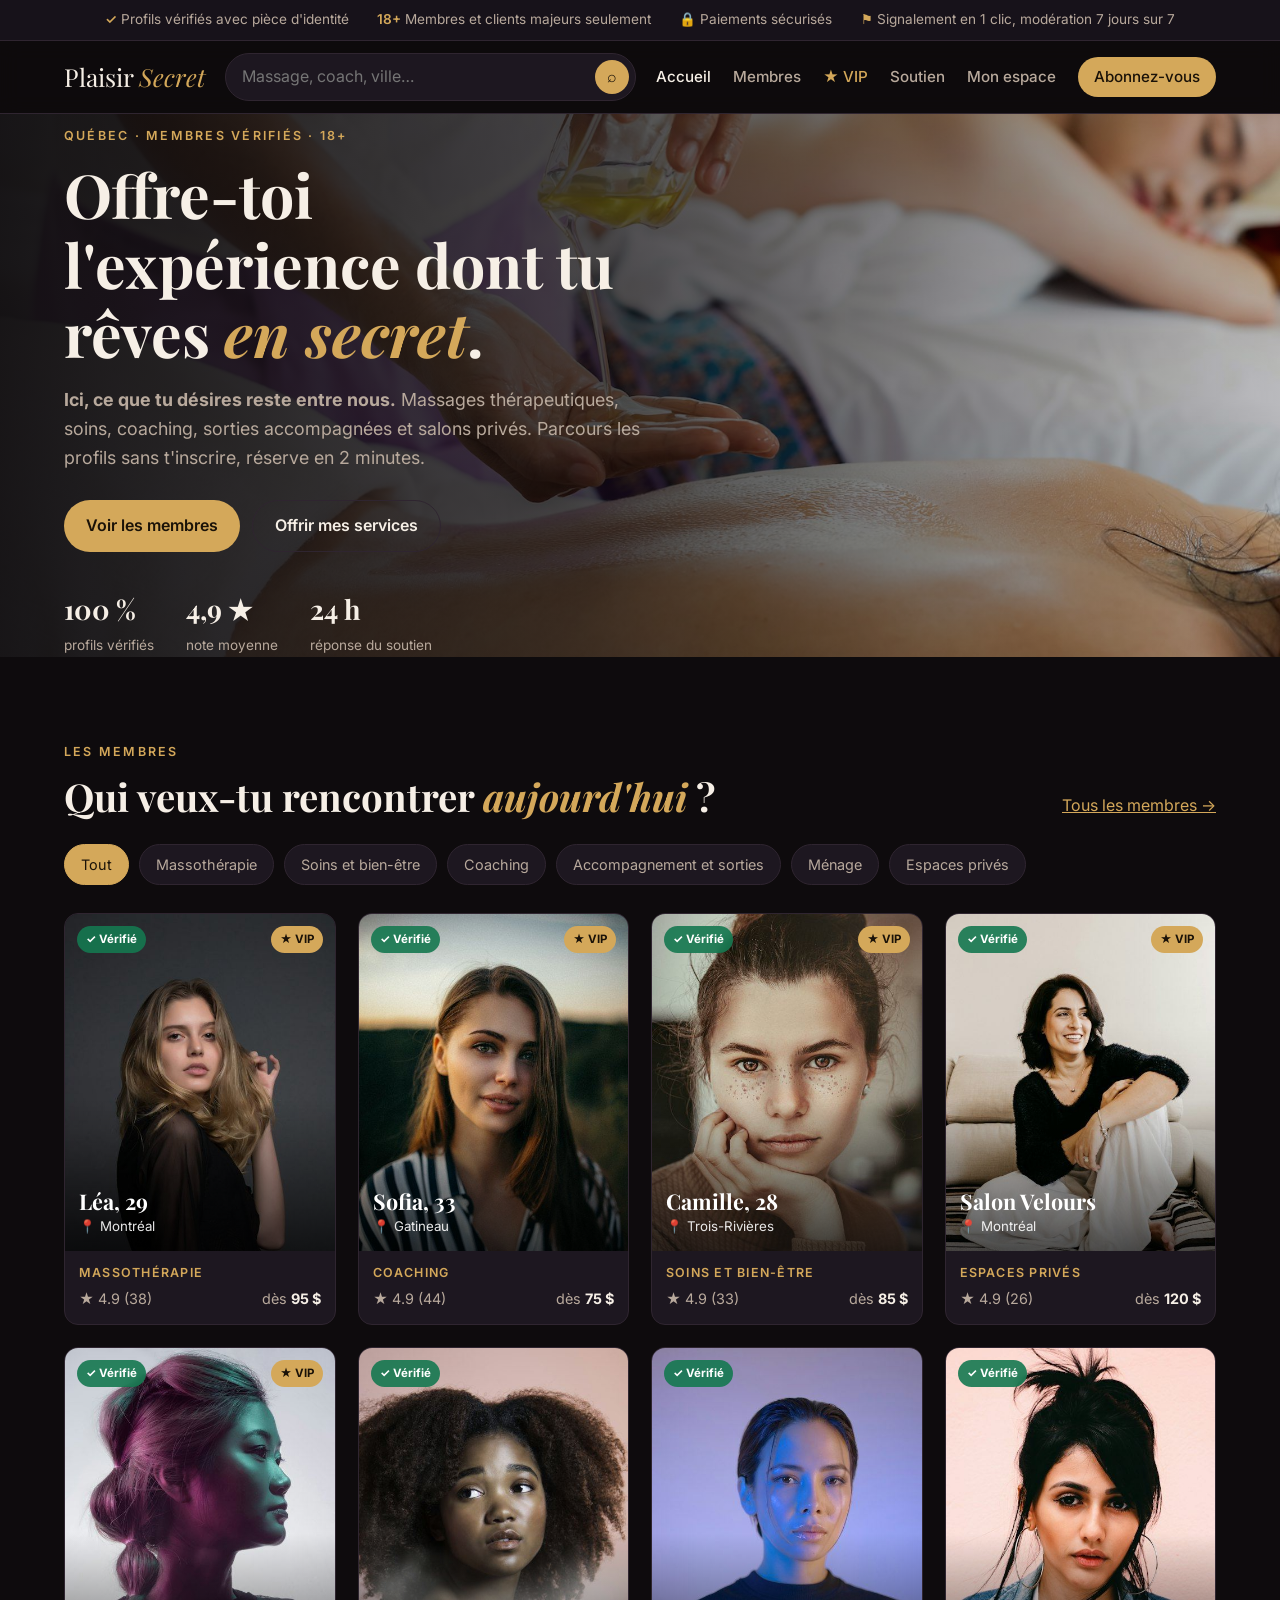
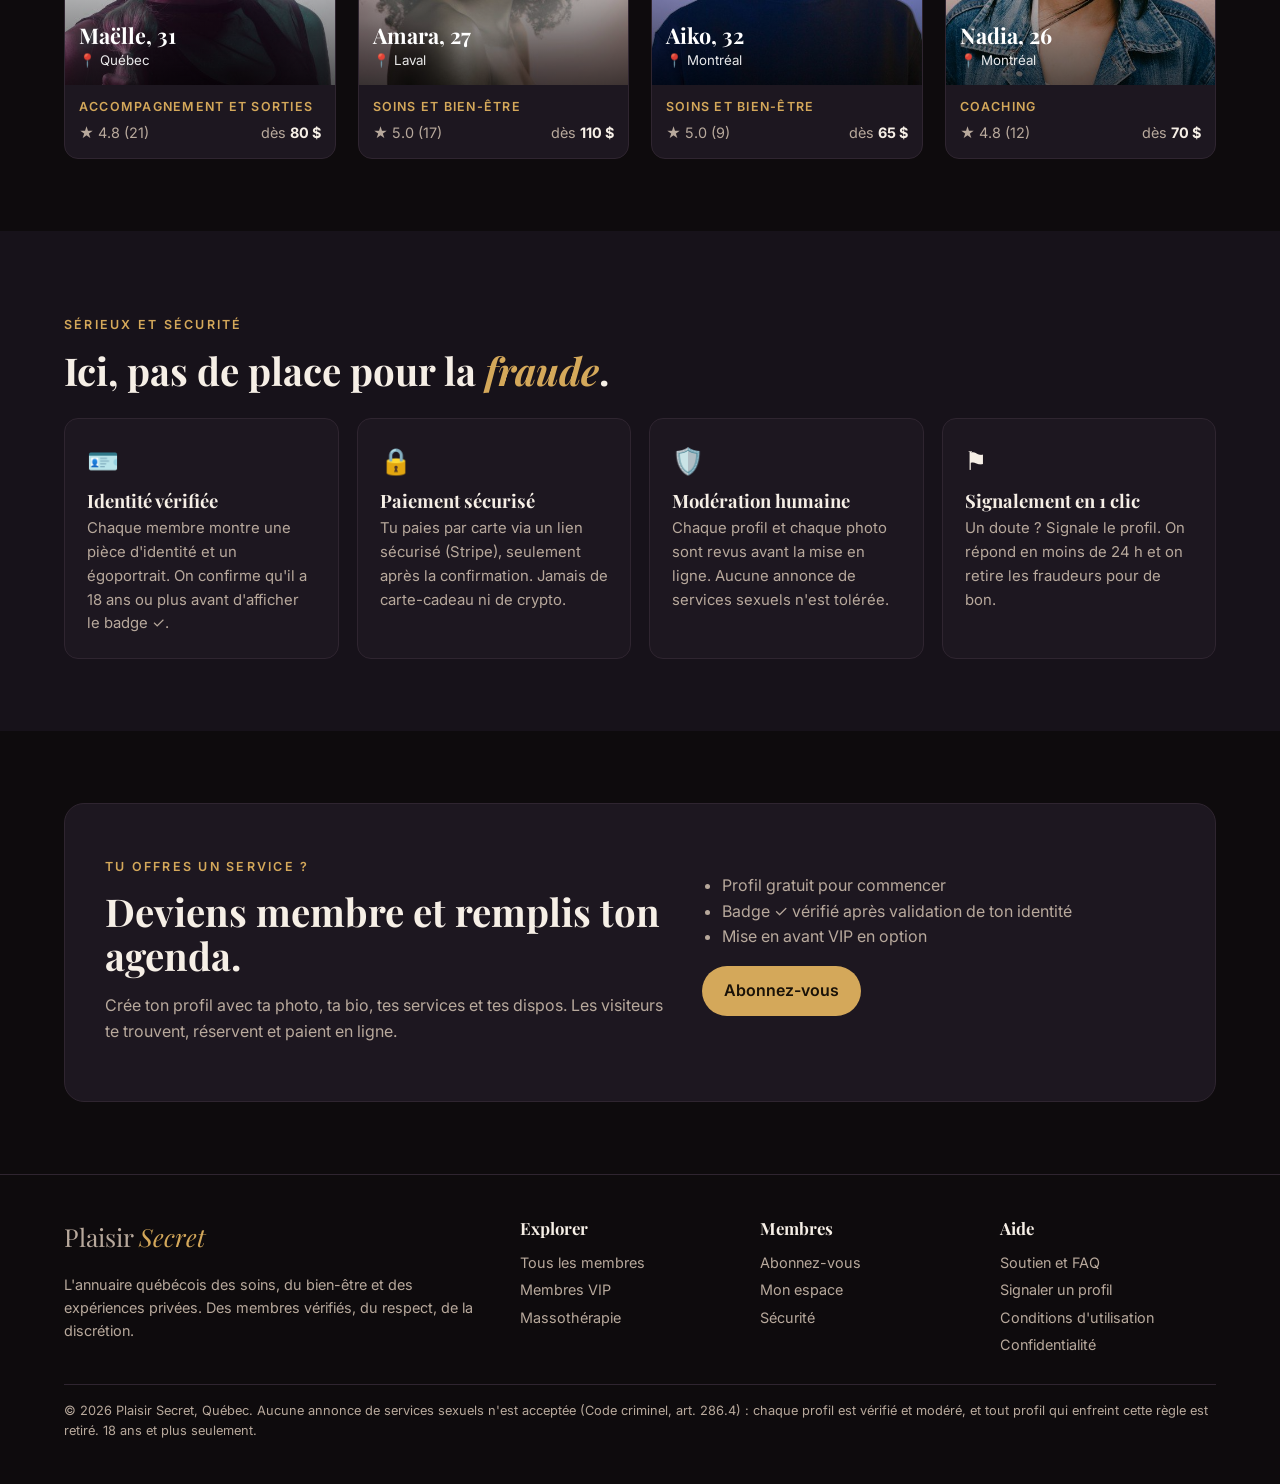
==== index.html @ 3bf4d780 "Tutoiement partout dans les textes du site Co-Authored-By: Claude Opus 5.5 <noreply@anthropic.com> C" ====
<!doctype html>
<html lang="fr-CA" data-theme="velours">
<head>
  <meta charset="utf-8">
  <meta name="viewport" content="width=device-width, initial-scale=1">
  <title>Plaisir Secret · Soins, bien-être et expériences privées au Québec</title>
  <meta name="description" content="Offre-toi l’expérience dont tu rêves en secret : massothérapeutes, coachs, accompagnateurs et espaces privés vérifiés partout au Québec, sans inscription.">
  <link rel="preconnect" href="https://fonts.googleapis.com">
  <link rel="preconnect" href="https://fonts.gstatic.com" crossorigin>
  <link rel="stylesheet" href="https://fonts.googleapis.com/css2?family=Cormorant+Garamond:ital,wght@0,500;0,600;1,500&family=DM+Sans:wght@400;500;700&family=DM+Serif+Display:ital@0;1&family=Inter:wght@400;500;600;700&family=Lato:wght@400;700&family=Montserrat:wght@600;800&family=Playfair+Display:ital,wght@0,500;0,700;1,500&display=swap">
  <link rel="stylesheet" href="styles.css">
  <script src="config.js"></script>
</head>
<body data-page="accueil">
<div id="site-header"></div>
<main>

<section class="hero"><div class="wrap"><div class="hero-text">
  <p class="eyebrow">Québec · Membres vérifiés · 18+</p>
  <h1>Offre-toi l'expérience dont tu rêves <em>en secret</em>.</h1>
  <p class="lead"><strong>Ici, ce que tu désires reste entre nous.</strong> Massages thérapeutiques, soins, coaching, sorties accompagnées et salons privés. Parcours les profils sans t'inscrire, réserve en 2 minutes.</p>
  <form class="search mobile-search hidden" action="membres.html"><input name="q" placeholder="Massage, coach, ville…"><button>⌕</button></form>
  <div class="hero-actions"><a class="btn" href="membres.html">Voir les membres</a><a class="btn btn-ghost" href="abonnement.html">Offrir mes services</a></div>
  <div class="hero-stats"><div><strong>100 %</strong><span>profils vérifiés</span></div><div><strong>4,9 ★</strong><span>note moyenne</span></div><div><strong>24 h</strong><span>réponse du soutien</span></div></div>
</div></div></section>

<section class="section"><div class="wrap">
  <div class="section-head"><div><p class="eyebrow">Les membres</p><h2>Qui veux-tu rencontrer <em>aujourd'hui</em> ?</h2></div><a href="membres.html">Tous les membres →</a></div>
  <div class="chips" id="chips"></div>
  <div class="grid" id="grille" data-limite="8"></div>
</div></section>

<section class="section section-alt" id="securite"><div class="wrap">
  <div class="section-head"><div><p class="eyebrow">Sérieux et sécurité</p><h2>Ici, pas de place pour la <em>fraude</em>.</h2></div></div>
  <div class="safety">
  <div class="item"><div class="ico">🪪</div><h3>Identité vérifiée</h3><p>Chaque membre montre une pièce d'identité et un égoportrait. On confirme qu'il a 18 ans ou plus avant d'afficher le badge ✓.</p></div>
  <div class="item"><div class="ico">🔒</div><h3>Paiement sécurisé</h3><p>Tu paies par carte via un lien sécurisé (Stripe), seulement après la confirmation. Jamais de carte-cadeau ni de crypto.</p></div>
  <div class="item"><div class="ico">🛡️</div><h3>Modération humaine</h3><p>Chaque profil et chaque photo sont revus avant la mise en ligne. Aucune annonce de services sexuels n'est tolérée.</p></div>
  <div class="item"><div class="ico">⚑</div><h3>Signalement en 1 clic</h3><p>Un doute ? Signale le profil. On répond en moins de 24 h et on retire les fraudeurs pour de bon.</p></div>
</div>
</div></section>

<section class="section"><div class="wrap"><div class="cta-band">
  <div><p class="eyebrow">Tu offres un service ?</p><h2>Deviens membre et remplis ton agenda.</h2>
  <p class="muted">Crée ton profil avec ta photo, ta bio, tes services et tes dispos. Les visiteurs te trouvent, réservent et paient en ligne.</p></div>
  <div><ul><li>Profil gratuit pour commencer</li><li>Badge ✓ vérifié après validation de ton identité</li><li>Mise en avant VIP en option</li></ul><p><a class="btn" href="abonnement.html">Abonnez-vous</a></p></div>
</div></div></section>

</main>
<div id="site-footer"></div>
<script src="data.js"></script>
<script src="layout.js"></script>
<script src="script.js"></script>
</body>
</html>
---- styles.css ----
/* ===== Plaisir Secret : styles =====
   Les couleurs du site sont regroupées par thème (data-theme sur <html>).
   Pour changer de thème, modifie data-theme dans layout.js (THEME_PAR_DEFAUT). */

:root, [data-theme="velours"] {
  /* A. Velours noir et or */
  --bg: #0e0b0d; --bg-alt: #17121a; --card: #1d1720; --text: #f6efe6; --muted: #b8a99c;
  --accent: #d4a85a; --accent-2: #f1d595; --on-accent: #1a1208; --line: #2f2530;
  --hero-overlay: linear-gradient(90deg, rgba(14,11,13,.95) 0%, rgba(14,11,13,.75) 45%, rgba(14,11,13,.2) 100%);
  --font-title: "Playfair Display", Georgia, serif; --font-body: "Inter", system-ui, sans-serif;
  --radius: 14px; --badge: #2a2216;
}
[data-theme="bordeaux"] {
  /* B. Bordeaux et rose poudré */
  --bg: #1f0a10; --bg-alt: #2a0f17; --card: #33131d; --text: #fbeef0; --muted: #d9b3bb;
  --accent: #e8a4b0; --accent-2: #f7d3d9; --on-accent: #3a0d18; --line: #4a1d2a;
  --hero-overlay: linear-gradient(90deg, rgba(31,10,16,.96) 0%, rgba(58,12,26,.75) 50%, rgba(31,10,16,.15) 100%);
  --font-title: "Cormorant Garamond", Georgia, serif; --font-body: "Lato", system-ui, sans-serif;
  --radius: 4px; --badge: #4a1d2a;
}
[data-theme="nuit"] {
  /* C. Nuit violette et néon rose */
  --bg: #0b0716; --bg-alt: #130c24; --card: #1a1130; --text: #f3eefe; --muted: #a99cc8;
  --accent: #ff4fa3; --accent-2: #b46bff; --on-accent: #ffffff; --line: #2c1f4a;
  --hero-overlay: linear-gradient(100deg, rgba(11,7,22,.96) 0%, rgba(40,10,60,.78) 50%, rgba(11,7,22,.2) 100%);
  --font-title: "Montserrat", system-ui, sans-serif; --font-body: "Inter", system-ui, sans-serif;
  --radius: 18px; --badge: #2c1645;
}
[data-theme="creme"] {
  /* D. Crème, terracotta et noir (clair, spa chic) */
  --bg: #f7f1ea; --bg-alt: #efe5da; --card: #ffffff; --text: #2a1d17; --muted: #7a665a;
  --accent: #b5543b; --accent-2: #d98a6c; --on-accent: #ffffff; --line: #e2d3c4;
  --hero-overlay: linear-gradient(90deg, rgba(247,241,234,.97) 0%, rgba(247,241,234,.85) 45%, rgba(247,241,234,.05) 100%);
  --font-title: "DM Serif Display", Georgia, serif; --font-body: "DM Sans", system-ui, sans-serif;
  --radius: 10px; --badge: #f3e0d6;
}
[data-theme="nuit"] .btn { background: linear-gradient(90deg, var(--accent), var(--accent-2)); }
[data-theme="nuit"] .logo span, [data-theme="nuit"] h1 em { background: linear-gradient(90deg, var(--accent), var(--accent-2)); -webkit-background-clip: text; background-clip: text; color: transparent; }
[data-theme="bordeaux"] h1, [data-theme="bordeaux"] h2 { font-weight: 500; letter-spacing: .01em; }
[data-theme="nuit"] h1, [data-theme="nuit"] h2 { font-weight: 800; letter-spacing: -.02em; }

* { box-sizing: border-box; }
html { scroll-behavior: smooth; }
body { margin: 0; background: var(--bg); color: var(--text); font-family: var(--font-body); line-height: 1.6; font-size: 16px; }
img { max-width: 100%; display: block; }
a { color: var(--accent); }
h1, h2, h3 { font-family: var(--font-title); line-height: 1.15; }
h1 em, h2 em { font-style: italic; color: var(--accent); }
.wrap { max-width: 1200px; margin: 0 auto; padding: 0 24px; }
.muted { color: var(--muted); }
.hidden { display: none !important; }

/* ----- Barre du haut ----- */
.topbar { position: sticky; top: 0; z-index: 20; background: color-mix(in srgb, var(--bg) 92%, transparent); backdrop-filter: blur(10px); border-bottom: 1px solid var(--line); }
.topbar .wrap { display: flex; align-items: center; gap: 20px; height: 72px; }
.logo { font-family: var(--font-title); font-size: 1.55rem; color: var(--text); text-decoration: none; white-space: nowrap; }
.logo span { color: var(--accent); font-style: italic; }
.search { flex: 1; display: flex; align-items: center; max-width: 420px; background: var(--card); border: 1px solid var(--line); border-radius: 999px; padding: 0 6px 0 16px; }
.search input { flex: 1; border: 0; background: transparent; color: var(--text); font: inherit; padding: 10px 0; outline: none; min-width: 0; }
.search button { border: 0; background: var(--accent); color: var(--on-accent); border-radius: 999px; width: 34px; height: 34px; cursor: pointer; font-size: 1rem; }
.mainnav { display: flex; align-items: center; gap: 22px; margin-left: auto; }
.mainnav a { color: var(--muted); text-decoration: none; font-weight: 500; font-size: .95rem; }
.mainnav a:hover, .mainnav a.actif { color: var(--text); }
.mainnav a.vip { color: var(--accent); }
.burger { display: none; margin-left: auto; background: none; border: 1px solid var(--line); color: var(--text); border-radius: 8px; padding: 6px 10px; font-size: 1.1rem; }

/* ----- Boutons ----- */
.btn { display: inline-flex; align-items: center; justify-content: center; gap: 8px; padding: 12px 22px; border: none; border-radius: 999px; background: var(--accent); color: var(--on-accent) !important; font: inherit; font-weight: 600; text-decoration: none; cursor: pointer; white-space: nowrap; }
.btn:hover { filter: brightness(1.08); }
.btn-small { padding: 8px 16px; font-size: .9rem; }
.btn-ghost { background: transparent !important; color: var(--text) !important; border: 1px solid var(--line); }
.btn-ghost:hover { border-color: var(--accent); }
.btn-block { width: 100%; }

/* ----- Bandeau confiance ----- */
.trustbar { background: var(--bg-alt); border-bottom: 1px solid var(--line); font-size: .85rem; color: var(--muted); }
.trustbar .wrap { display: flex; gap: 28px; justify-content: center; flex-wrap: wrap; padding-top: 9px; padding-bottom: 9px; }
.trustbar b { color: var(--accent); font-weight: 600; }

/* ----- Accueil ----- */
.hero { position: relative; min-height: 520px; display: flex; align-items: center; background: var(--bg) url("assets/img/hero.jpg") right center / cover no-repeat; }
.hero::before { content: ""; position: absolute; inset: 0; background: var(--hero-overlay); }
.hero .wrap { position: relative; width: 100%; }
.hero-text { max-width: 580px; }
.eyebrow { color: var(--accent); letter-spacing: .18em; text-transform: uppercase; font-size: .78rem; font-weight: 600; }
.hero h1 { font-size: clamp(2.2rem, 5vw, 3.8rem); margin: 10px 0 18px; }
.lead { color: var(--muted); font-size: 1.12rem; margin: 0 0 28px; }
.hero-actions { display: flex; gap: 12px; flex-wrap: wrap; }
.hero-stats { display: flex; gap: 32px; margin-top: 36px; }
.hero-stats strong { display: block; font-family: var(--font-title); font-size: 1.7rem; color: var(--text); }
.hero-stats span { color: var(--muted); font-size: .85rem; }

.section { padding: 72px 0; }
.section-alt { background: var(--bg-alt); }
.section-head { display: flex; justify-content: space-between; align-items: end; gap: 16px; margin-bottom: 26px; flex-wrap: wrap; }
.section h2 { font-size: clamp(1.7rem, 3vw, 2.4rem); margin: 0; }

.chips { display: flex; gap: 10px; flex-wrap: wrap; margin-bottom: 28px; }
.chip { border: 1px solid var(--line); background: var(--card); color: var(--muted); padding: 8px 16px; border-radius: 999px; cursor: pointer; font: inherit; font-size: .9rem; }
.chip.actif, .chip:hover { border-color: var(--accent); color: var(--text); }
.chip.actif { background: var(--accent); color: var(--on-accent); }

/* ----- Grille de profils ----- */
.grid { display: grid; grid-template-columns: repeat(auto-fill, minmax(230px, 1fr)); gap: 22px; }
.pcard { position: relative; display: block; background: var(--card); border: 1px solid var(--line); border-radius: var(--radius); overflow: hidden; text-decoration: none; color: var(--text); transition: transform .2s, border-color .2s; }
.pcard:hover { transform: translateY(-4px); border-color: var(--accent); }
.pcard .ph { aspect-ratio: 4 / 5; overflow: hidden; position: relative; }
.pcard .ph img { width: 100%; height: 100%; object-fit: cover; }
.pcard .ph::after { content: ""; position: absolute; inset: 55% 0 0; background: linear-gradient(transparent, rgba(0,0,0,.65)); }
.pcard .over { position: absolute; left: 14px; right: 14px; bottom: 12px; z-index: 1; color: #fff; }
.pcard .over h3 { margin: 0; font-size: 1.35rem; color: #fff; }
.pcard .over small { opacity: .9; }
.pcard .body { padding: 12px 14px 14px; display: grid; gap: 4px; }
.pcard .cat { font-size: .78rem; text-transform: uppercase; letter-spacing: .1em; color: var(--accent); font-weight: 600; }
.pcard .row { display: flex; justify-content: space-between; align-items: center; font-size: .9rem; color: var(--muted); }
.pcard .price { color: var(--text); font-weight: 700; }
.tags { position: absolute; top: 12px; left: 12px; right: 12px; display: flex; justify-content: space-between; z-index: 1; }
.badge { display: inline-flex; align-items: center; gap: 4px; font-size: .72rem; font-weight: 700; padding: 4px 9px; border-radius: 999px; background: rgba(0,0,0,.6); color: #fff; backdrop-filter: blur(4px); }
.badge.ok { background: rgba(22, 120, 80, .9); }
.badge.vip { background: var(--accent); color: var(--on-accent); }
.empty { color: var(--muted); padding: 30px 0; }

/* ----- Sécurité ----- */
.safety { display: grid; grid-template-columns: repeat(4, 1fr); gap: 18px; }
.safety .item { background: var(--card); border: 1px solid var(--line); border-radius: var(--radius); padding: 22px; }
.safety .ico { font-size: 1.6rem; }
.safety h3 { margin: 8px 0 6px; font-size: 1.15rem; }
.safety p { margin: 0; color: var(--muted); font-size: .93rem; }

.cta-band { display: grid; grid-template-columns: 1.2fr 1fr; gap: 30px; align-items: center; background: var(--card); border: 1px solid var(--line); border-radius: calc(var(--radius) + 6px); padding: 40px; }
.cta-band ul { margin: 0; padding-left: 20px; color: var(--muted); }

/* ----- Profil ----- */
.crumbs { font-size: .88rem; color: var(--muted); padding: 18px 0 0; }
.crumbs a { color: var(--muted); }
.profile { display: grid; grid-template-columns: 1.05fr 1fr 360px; gap: 30px; padding: 22px 0 70px; align-items: start; }
.gallery img { width: 100%; aspect-ratio: 4 / 5; object-fit: cover; border-radius: var(--radius); }
.profile h1 { font-size: 2.6rem; margin: 0; }
.profile .sub { color: var(--muted); margin: 6px 0 14px; }
.badges { display: flex; gap: 8px; flex-wrap: wrap; margin-bottom: 18px; }
.badges .badge { position: static; font-size: .78rem; padding: 6px 11px; }
.badge.soft { background: var(--badge); color: var(--text); }
.block { border-top: 1px solid var(--line); padding: 18px 0; }
.block h2 { font-size: 1.25rem; margin: 0 0 10px; }
.block p { margin: 0; color: var(--muted); }
.svc { display: flex; justify-content: space-between; gap: 12px; padding: 9px 0; border-bottom: 1px dashed var(--line); }
.svc:last-child { border: 0; }
.svc b { white-space: nowrap; color: var(--accent); }
.week { display: grid; grid-template-columns: repeat(7, 1fr); gap: 6px; text-align: center; font-size: .78rem; }
.week div { background: var(--card); border: 1px solid var(--line); border-radius: 8px; padding: 8px 2px; }
.week div.off { opacity: .4; }
.week strong { display: block; text-transform: capitalize; font-size: .82rem; }
.booking { position: sticky; top: 92px; background: var(--card); border: 1px solid var(--line); border-radius: calc(var(--radius) + 4px); padding: 22px; display: grid; gap: 12px; }
.booking .from { font-size: .9rem; color: var(--muted); }
.booking .from b { font-size: 1.7rem; color: var(--text); font-family: var(--font-title); }
.contact-row { display: grid; grid-template-columns: 1fr 1fr; gap: 10px; }
.secure-note { font-size: .8rem; color: var(--muted); text-align: center; margin: 0; }
.report { background: none; border: 0; color: var(--muted); font: inherit; font-size: .85rem; text-decoration: underline; cursor: pointer; padding: 0; }
.tips { background: var(--bg-alt); border: 1px solid var(--line); border-radius: var(--radius); padding: 16px; font-size: .88rem; color: var(--muted); }
.tips strong { color: var(--text); }
.tips ul { margin: 6px 0 0; padding-left: 18px; }

/* ----- Formulaires ----- */
.form { display: grid; gap: 12px; }
.form label { display: grid; gap: 5px; font-size: .88rem; color: var(--muted); }
.form input, .form select, .form textarea { width: 100%; padding: 11px 12px; border-radius: 10px; border: 1px solid var(--line); background: var(--bg); color: var(--text); font: inherit; }
.form input:focus, .form select:focus, .form textarea:focus { outline: 2px solid var(--accent); border-color: transparent; }
.form .two { display: grid; grid-template-columns: 1fr 1fr; gap: 10px; }
.check { display: flex !important; grid-template-columns: none; gap: 9px; align-items: flex-start; }
.check input { width: auto !important; margin-top: 4px; }
.form-status { min-height: 1.3em; color: var(--accent); margin: 0; font-size: .9rem; }

/* ----- Modale ----- */
.modal { position: fixed; inset: 0; z-index: 50; background: rgba(0,0,0,.65); display: grid; place-items: center; padding: 16px; }
.modal-box { background: var(--card); border: 1px solid var(--line); border-radius: calc(var(--radius) + 4px); padding: 26px; width: min(480px, 100%); max-height: 90vh; overflow: auto; }
.modal-box h2 { margin-top: 0; }
.modal-close { float: right; background: none; border: 0; color: var(--muted); font-size: 1.4rem; cursor: pointer; }

/* ----- Espace membre ----- */
.dash { display: grid; grid-template-columns: 240px 1fr; gap: 28px; padding: 30px 0 70px; }
.side { background: var(--card); border: 1px solid var(--line); border-radius: var(--radius); padding: 18px; align-self: start; display: grid; gap: 4px; }
.side .me { display: flex; gap: 12px; align-items: center; padding-bottom: 14px; margin-bottom: 8px; border-bottom: 1px solid var(--line); }
.side .me img { width: 52px; height: 52px; border-radius: 50%; object-fit: cover; }
.side a { color: var(--muted); text-decoration: none; padding: 9px 10px; border-radius: 8px; font-size: .93rem; }
.side a.actif, .side a:hover { background: var(--bg-alt); color: var(--text); }
.panel { background: var(--card); border: 1px solid var(--line); border-radius: var(--radius); padding: 26px; margin-bottom: 22px; }
.panel h2 { margin: 0 0 4px; font-size: 1.4rem; }
.panel > p.muted { margin: 0 0 18px; font-size: .92rem; }
.status-row { display: grid; grid-template-columns: repeat(4, 1fr); gap: 14px; margin-bottom: 22px; }
.stat { background: var(--card); border: 1px solid var(--line); border-radius: var(--radius); padding: 16px; }
.stat strong { display: block; font-size: 1.5rem; font-family: var(--font-title); }
.stat span { color: var(--muted); font-size: .85rem; }
.stat.ok strong { color: #2fae74; }
.photo-edit { display: flex; gap: 18px; align-items: center; }
.photo-edit img { width: 110px; height: 130px; object-fit: cover; border-radius: var(--radius); }
.svc-pick { display: grid; grid-template-columns: repeat(3, 1fr); gap: 10px; }
.svc-pick label { border: 1px solid var(--line); border-radius: 10px; padding: 10px 12px; display: flex; gap: 8px; align-items: center; color: var(--text); cursor: pointer; }
.svc-pick input { width: auto; }
.svc-pick label:has(input:checked) { border-color: var(--accent); background: var(--badge); }
.avail { display: grid; grid-template-columns: 70px repeat(2, 1fr) 70px; gap: 8px 10px; align-items: center; font-size: .9rem; }
.avail input[type="time"] { padding: 7px 8px; }
.legal-note { font-size: .82rem; color: var(--muted); border-left: 3px solid var(--accent); padding: 8px 12px; background: var(--bg-alt); border-radius: 0 8px 8px 0; }

/* ----- Abonnement ----- */
.plans { display: grid; grid-template-columns: repeat(3, 1fr); gap: 20px; }
.plan { background: var(--card); border: 1px solid var(--line); border-radius: calc(var(--radius) + 4px); padding: 28px; display: grid; gap: 12px; align-content: start; }
.plan.top { border-color: var(--accent); box-shadow: 0 0 0 1px var(--accent); }
.plan .p { font-family: var(--font-title); font-size: 2.2rem; }
.plan ul { margin: 0; padding-left: 18px; color: var(--muted); }

/* ----- FAQ / pages texte ----- */
.faq details { background: var(--card); border: 1px solid var(--line); border-radius: var(--radius); padding: 16px 20px; margin-bottom: 10px; }
.faq summary { cursor: pointer; font-weight: 600; }
.faq p { color: var(--muted); margin: 10px 0 0; }
.legal { max-width: 780px; margin: 0 auto; padding: 50px 24px; }
.legal h2 { margin-top: 32px; font-size: 1.35rem; }
.legal p, .legal li { color: var(--muted); }

/* ----- Pied de page ----- */
.footer { border-top: 1px solid var(--line); padding: 40px 0 30px; color: var(--muted); font-size: .9rem; }
.footer .cols { display: grid; grid-template-columns: 2fr 1fr 1fr 1fr; gap: 24px; }
.footer h4 { color: var(--text); margin: 0 0 8px; font-family: var(--font-title); font-size: 1.05rem; }
.footer a { color: var(--muted); text-decoration: none; display: block; padding: 2px 0; }
.footer a:hover { color: var(--accent); }
.footer .law { margin-top: 26px; padding-top: 16px; border-top: 1px solid var(--line); font-size: .8rem; }

/* ----- Téléphone ----- */
@media (max-width: 1000px) {
  .profile { grid-template-columns: 1fr 1fr; }
  .booking { grid-column: 1 / -1; position: static; }
  .safety { grid-template-columns: 1fr 1fr; }
  .search { display: none; }
}
@media (max-width: 760px) {
  .wrap { padding: 0 16px; }
  .topbar .wrap { height: 62px; }
  .burger { display: block; }
  .mainnav { display: none; position: absolute; top: 62px; left: 0; right: 0; flex-direction: column; align-items: stretch; gap: 0; background: var(--bg); border-bottom: 1px solid var(--line); padding: 8px 16px 16px; }
  .mainnav.open { display: flex; }
  .mainnav a { padding: 10px 0; }
  .mobile-search { display: flex !important; max-width: none; margin: 12px 0 0; }
  .hero { min-height: 460px; background-position: 70% center; }
  .hero-stats { gap: 20px; }
  .grid { grid-template-columns: 1fr 1fr; gap: 12px; }
  .pcard .over h3 { font-size: 1.1rem; }
  .profile, .dash, .cta-band, .plans, .footer .cols, .status-row { grid-template-columns: 1fr; }
  .safety { grid-template-columns: 1fr; }
  .svc-pick { grid-template-columns: 1fr 1fr; }
  .form .two { grid-template-columns: 1fr; }
  .cta-band { padding: 24px; }
  .section { padding: 52px 0; }
}
@media (max-width: 760px) {
  .hero::before { background: linear-gradient(180deg, color-mix(in srgb, var(--bg) 70%, transparent) 0%, color-mix(in srgb, var(--bg) 92%, transparent) 100%); }
}
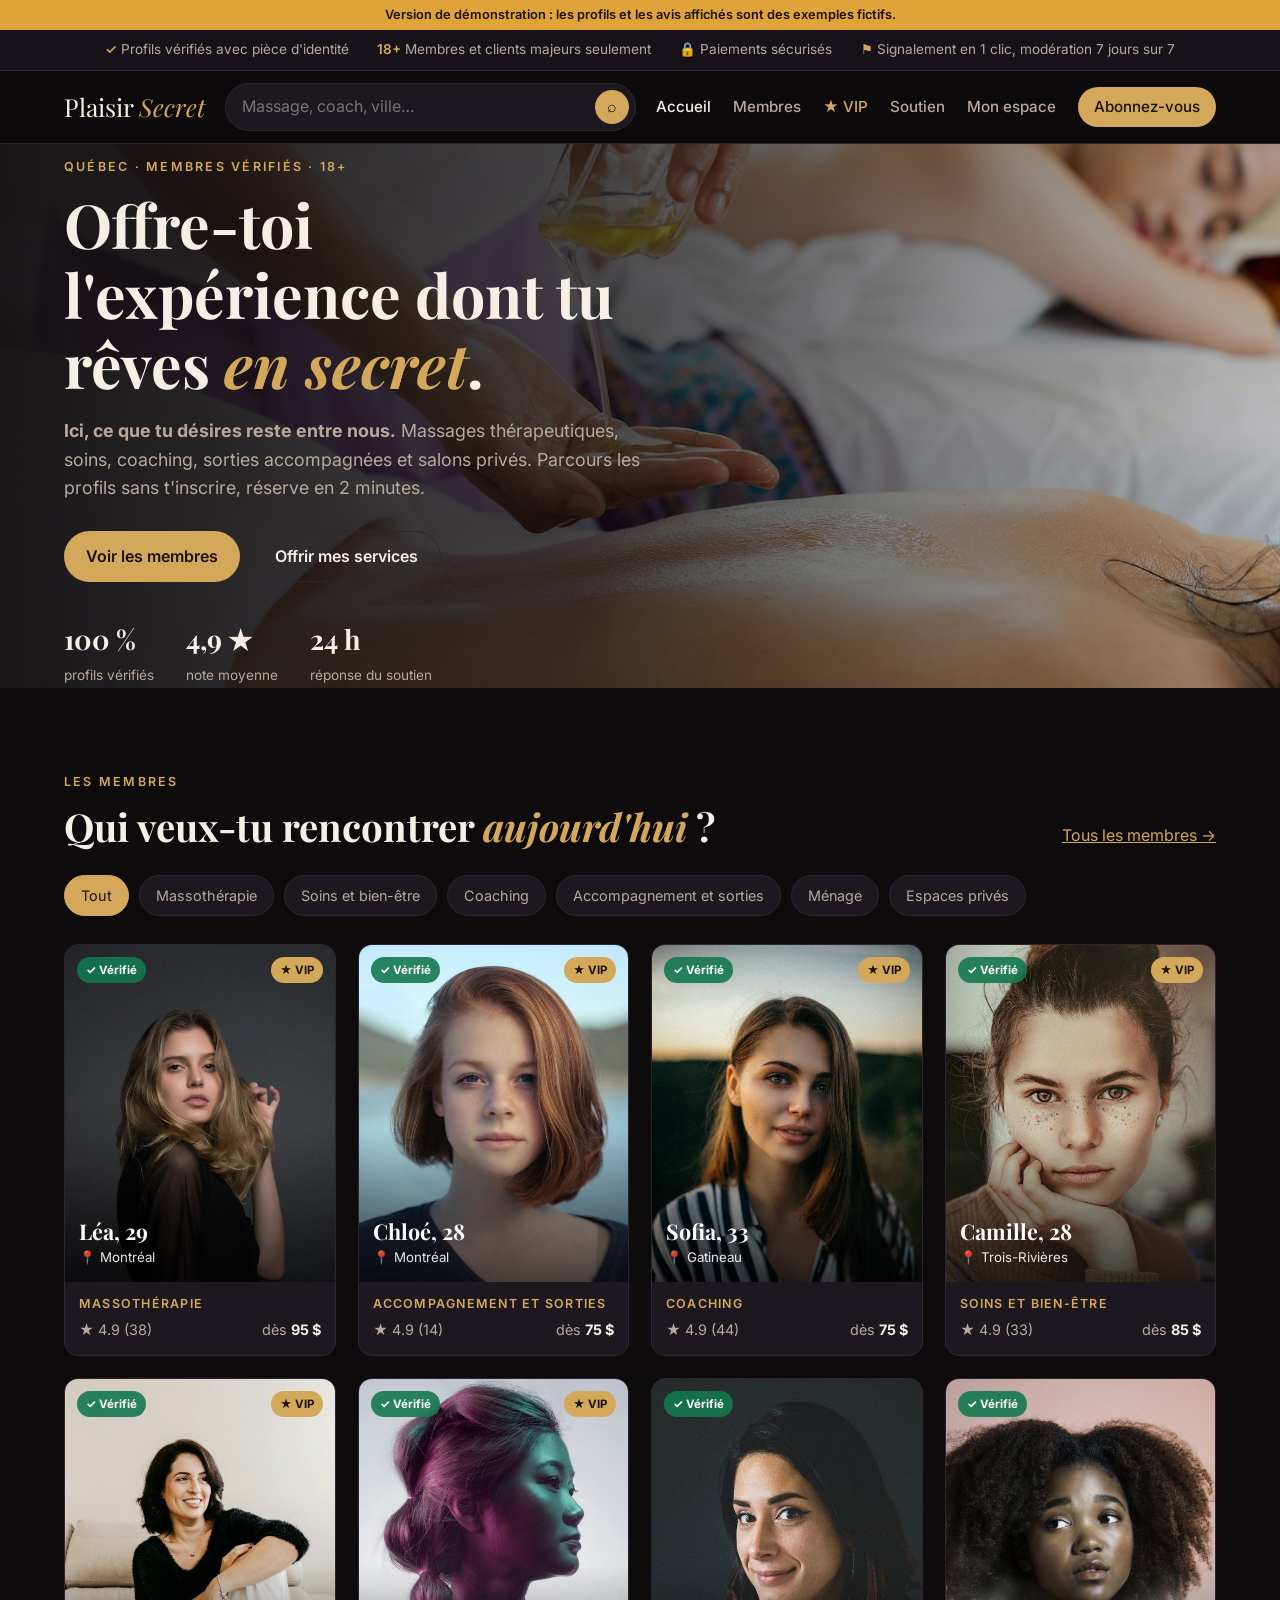
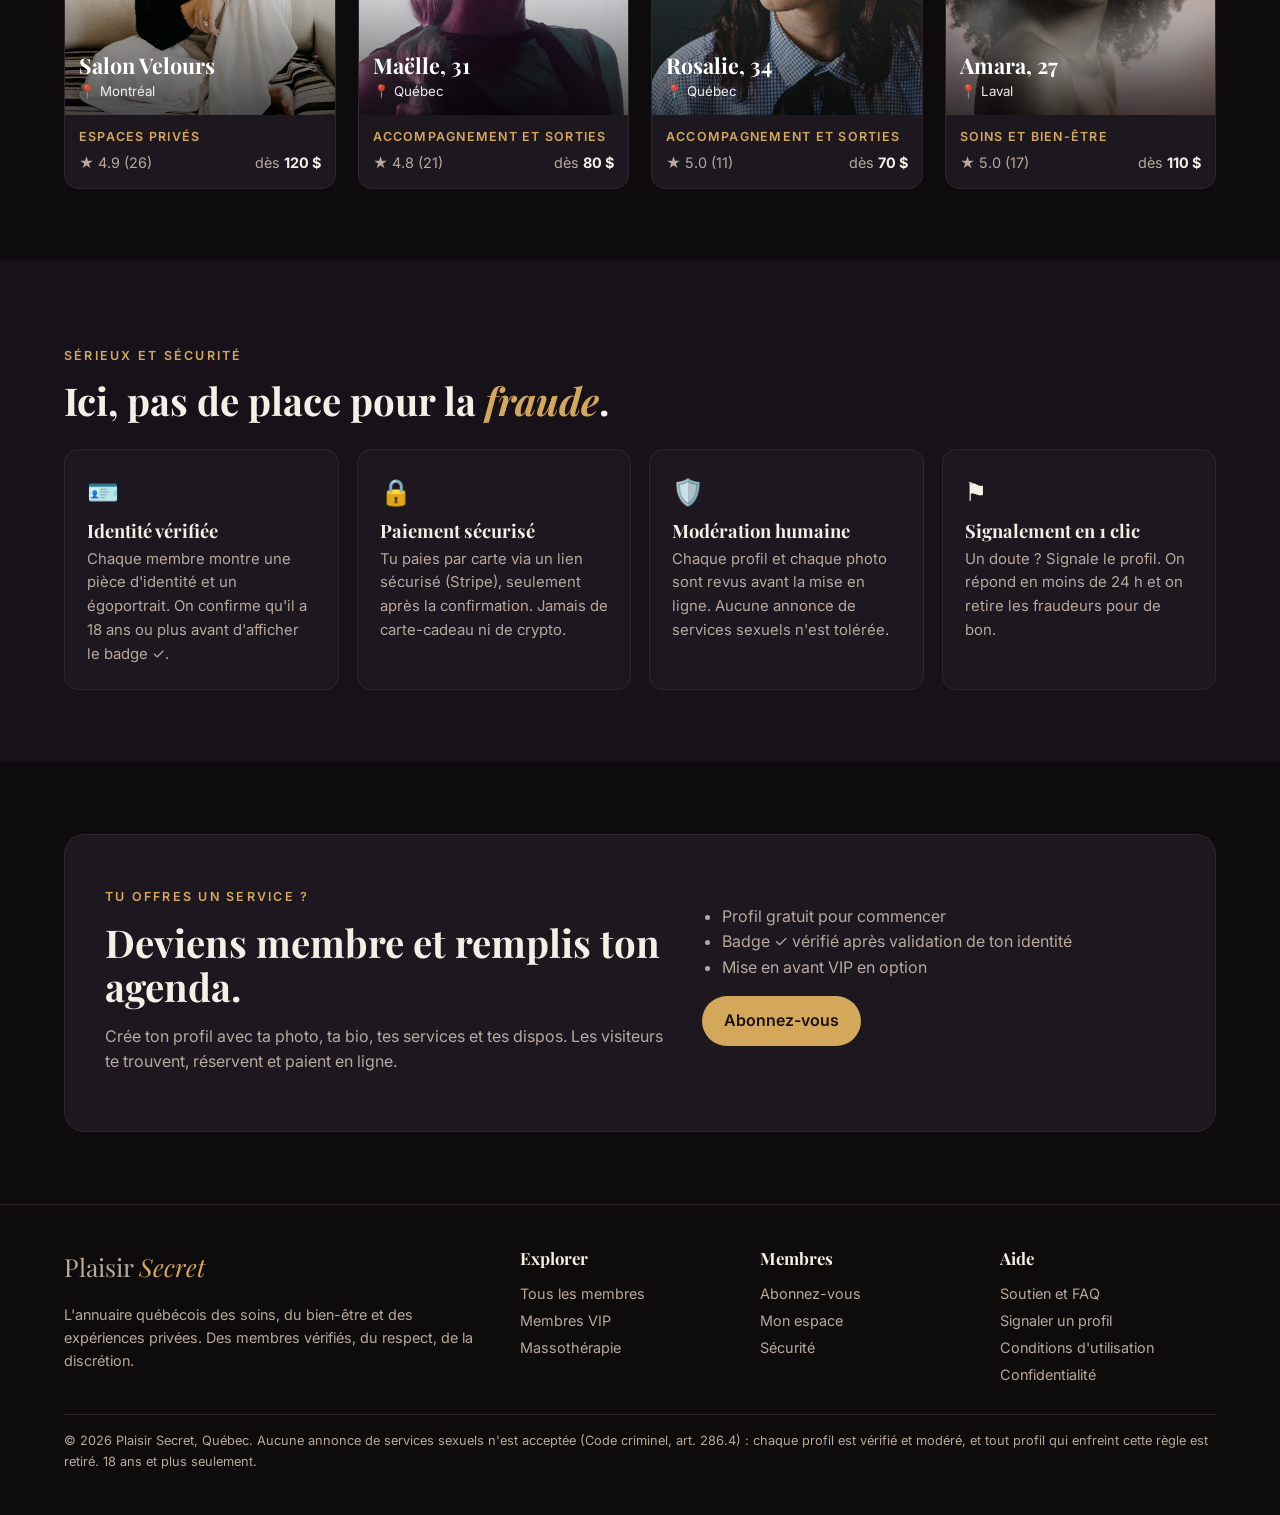
==== commit 12fc4c99: "Étape 4 : accompagnatrices, avis vérifiés et préparation du lancement Trois profils d'accompagnement" ====
--- a/index.html
+++ b/index.html
@@ -2,14 +2,30 @@
 <html lang="fr-CA" data-theme="velours">
 <head>
   <meta charset="utf-8">
-  <meta name="viewport" content="width=device-width, initial-scale=1">
+  <meta name="viewport" content="width=device-width, initial-scale=1, viewport-fit=cover">
   <title>Plaisir Secret · Soins, bien-être et expériences privées au Québec</title>
   <meta name="description" content="Offre-toi l’expérience dont tu rêves en secret : massothérapeutes, coachs, accompagnateurs et espaces privés vérifiés partout au Québec, sans inscription.">
   <link rel="preconnect" href="https://fonts.googleapis.com">
   <link rel="preconnect" href="https://fonts.gstatic.com" crossorigin>
-  <link rel="stylesheet" href="https://fonts.googleapis.com/css2?family=Cormorant+Garamond:ital,wght@0,500;0,600;1,500&family=DM+Sans:wght@400;500;700&family=DM+Serif+Display:ital@0;1&family=Inter:wght@400;500;600;700&family=Lato:wght@400;700&family=Montserrat:wght@600;800&family=Playfair+Display:ital,wght@0,500;0,700;1,500&display=swap">
+  <link rel="stylesheet" href="https://fonts.googleapis.com/css2?family=Inter:wght@400;500;600;700&family=Playfair+Display:ital,wght@0,500;0,700;1,500&display=swap">
+  <meta property="og:type" content="website">
+  <meta property="og:site_name" content="Plaisir Secret">
+  <meta property="og:locale" content="fr_CA">
+  <meta property="og:title" content="Plaisir Secret · Offre-toi l'expérience dont tu rêves en secret">
+  <meta property="og:description" content="Massothérapie, soins, coaching, accompagnement et salons privés au Québec. Membres vérifiés, paiement sécurisé.">
+  <meta property="og:image" content="https://plaisir-secret.vercel.app/assets/img/partage.jpg">
+  <meta name="twitter:card" content="summary_large_image">
+  <link rel="manifest" href="manifest.webmanifest">
+  <meta name="theme-color" content="#0e0b0d">
+  <meta name="apple-mobile-web-app-capable" content="yes">
+  <meta name="mobile-web-app-capable" content="yes">
+  <meta name="apple-mobile-web-app-status-bar-style" content="black-translucent">
+  <meta name="apple-mobile-web-app-title" content="Plaisir Secret">
+  <link rel="apple-touch-icon" href="assets/icons/apple-touch-icon.png">
+  <link rel="icon" type="image/png" href="assets/icons/icon-192.png">
   <link rel="stylesheet" href="styles.css">
   <script src="config.js"></script>
+  <script type="application/ld+json">{"@context":"https://schema.org","@type":"WebSite","name":"Plaisir Secret","url":"https://plaisir-secret.vercel.app/","inLanguage":"fr-CA","potentialAction":{"@type":"SearchAction","target":"https://plaisir-secret.vercel.app/membres.html?q={recherche}","query-input":"required name=recherche"}}</script>
 </head>
 <body data-page="accueil">
 <div id="site-header"></div>
@@ -20,7 +36,7 @@
   <h1>Offre-toi l'expérience dont tu rêves <em>en secret</em>.</h1>
   <p class="lead"><strong>Ici, ce que tu désires reste entre nous.</strong> Massages thérapeutiques, soins, coaching, sorties accompagnées et salons privés. Parcours les profils sans t'inscrire, réserve en 2 minutes.</p>
   <form class="search mobile-search hidden" action="membres.html"><input name="q" placeholder="Massage, coach, ville…"><button>⌕</button></form>
-  <div class="hero-actions"><a class="btn" href="membres.html">Voir les membres</a><a class="btn btn-ghost" href="abonnement.html">Offrir mes services</a></div>
+  <div class="hero-actions"><a class="btn" href="membres.html">Voir les membres</a><a class="btn btn-ghost" href="abonnement.html">Offrir mes services</a><button class="btn btn-ghost installer hidden" type="button">📲 Installer l'appli</button></div>
   <div class="hero-stats"><div><strong>100 %</strong><span>profils vérifiés</span></div><div><strong>4,9 ★</strong><span>note moyenne</span></div><div><strong>24 h</strong><span>réponse du soutien</span></div></div>
 </div></div></section>
 
--- a/styles.css
+++ b/styles.css
@@ -253,3 +253,42 @@
 @media (max-width: 760px) {
   .hero::before { background: linear-gradient(180deg, color-mix(in srgb, var(--bg) 70%, transparent) 0%, color-mix(in srgb, var(--bg) 92%, transparent) 100%); }
 }
+
+/* ----- Appli mobile : barre d'onglets en bas ----- */
+.tabbar { display: none; }
+@media (max-width: 760px) {
+  body { padding-bottom: calc(64px + env(safe-area-inset-bottom)); }
+  .tabbar { display: grid; grid-template-columns: repeat(5, 1fr); position: fixed; left: 0; right: 0; bottom: 0; z-index: 30; background: color-mix(in srgb, var(--bg) 94%, transparent); backdrop-filter: blur(12px); border-top: 1px solid var(--line); padding-bottom: env(safe-area-inset-bottom); }
+  .tabbar a { display: grid; justify-items: center; gap: 2px; padding: 8px 0 9px; color: var(--muted); text-decoration: none; font-size: .68rem; font-weight: 600; }
+  .tabbar a span { font-size: 1.2rem; line-height: 1.1; }
+  .tabbar a.actif { color: var(--accent); }
+  .burger { display: none; }
+  .mainnav.open { display: none; }
+  .topbar .wrap { justify-content: space-between; }
+  .topbar .abo-mobile { display: inline-flex; }
+}
+.abo-mobile { display: none; }
+.installer { margin-top: 10px; }
+@media (max-width: 760px) {
+  .trustbar .wrap { flex-wrap: nowrap; overflow-x: auto; justify-content: flex-start; gap: 18px; white-space: nowrap; scrollbar-width: none; font-size: .78rem; padding-top: 7px; padding-bottom: 7px; }
+  .trustbar .wrap::-webkit-scrollbar { display: none; }
+  .gallery img { aspect-ratio: 1 / 1; }
+  .profile h1 { font-size: 2rem; }
+  .side { display: flex; overflow-x: auto; gap: 6px; padding: 10px; white-space: nowrap; scrollbar-width: none; }
+  .side .me { display: none; }
+  .side a { flex: none; }
+  .dash { padding-top: 16px; gap: 16px; }
+  .panel { padding: 18px; }
+  .avail { grid-template-columns: 44px 1fr 1fr; }
+  .avail .check { grid-column: 2 / -1; margin-top: -4px; }
+}
+@media (max-width: 760px) { .status-row { grid-template-columns: 1fr 1fr; gap: 10px; } .stat strong { font-size: 1.2rem; } }
+
+/* ----- Avis et bandeau démo ----- */
+.avis { background: var(--card); border: 1px solid var(--line); border-radius: var(--radius); padding: 14px 16px; margin-bottom: 10px; }
+.avis p { color: var(--text) !important; margin: 6px 0 !important; }
+.avis-tete { display: flex; justify-content: space-between; align-items: center; }
+.stars { color: var(--accent); letter-spacing: 2px; }
+.tag-demo { color: #e0a33a; font-weight: 600; }
+.tag-ok { color: #2fae74; font-weight: 600; }
+.demo-bar { background: #e0a33a; color: #1a1208; text-align: center; font-size: .8rem; font-weight: 600; padding: 5px 12px; }
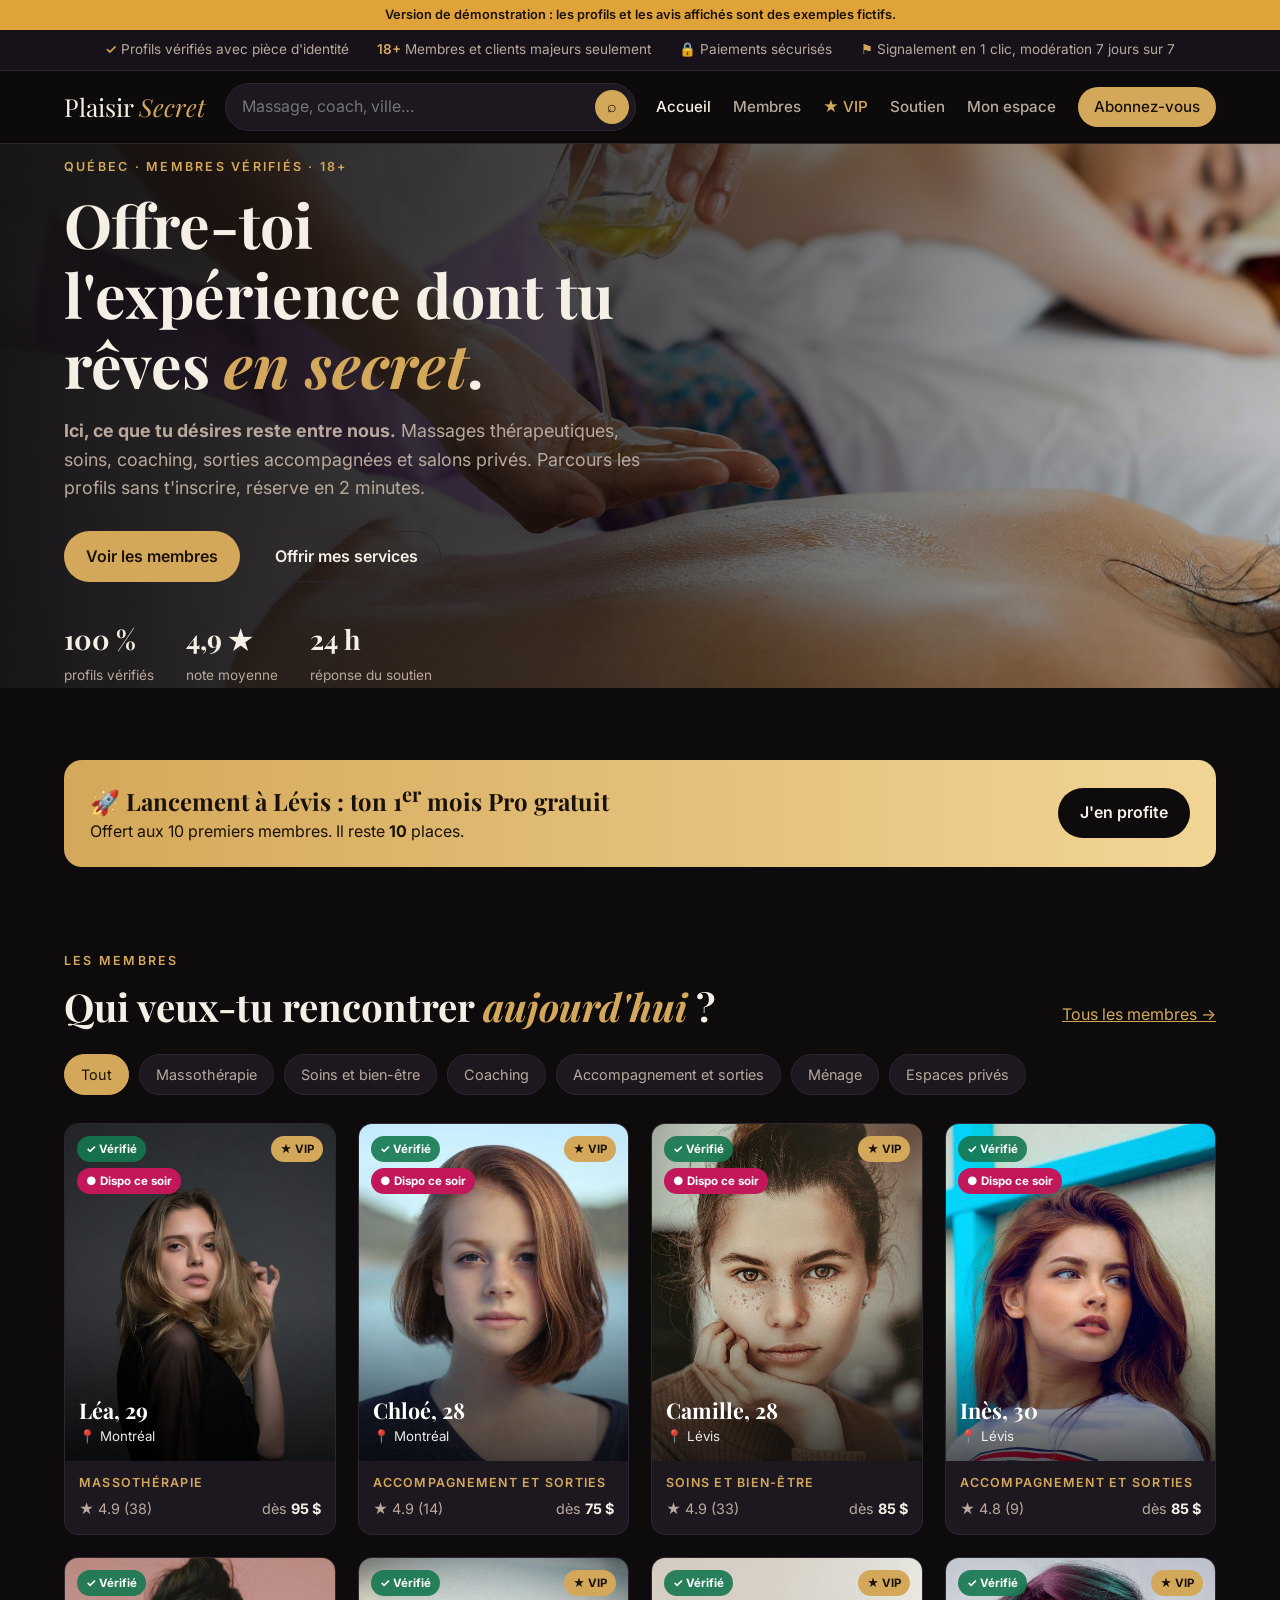
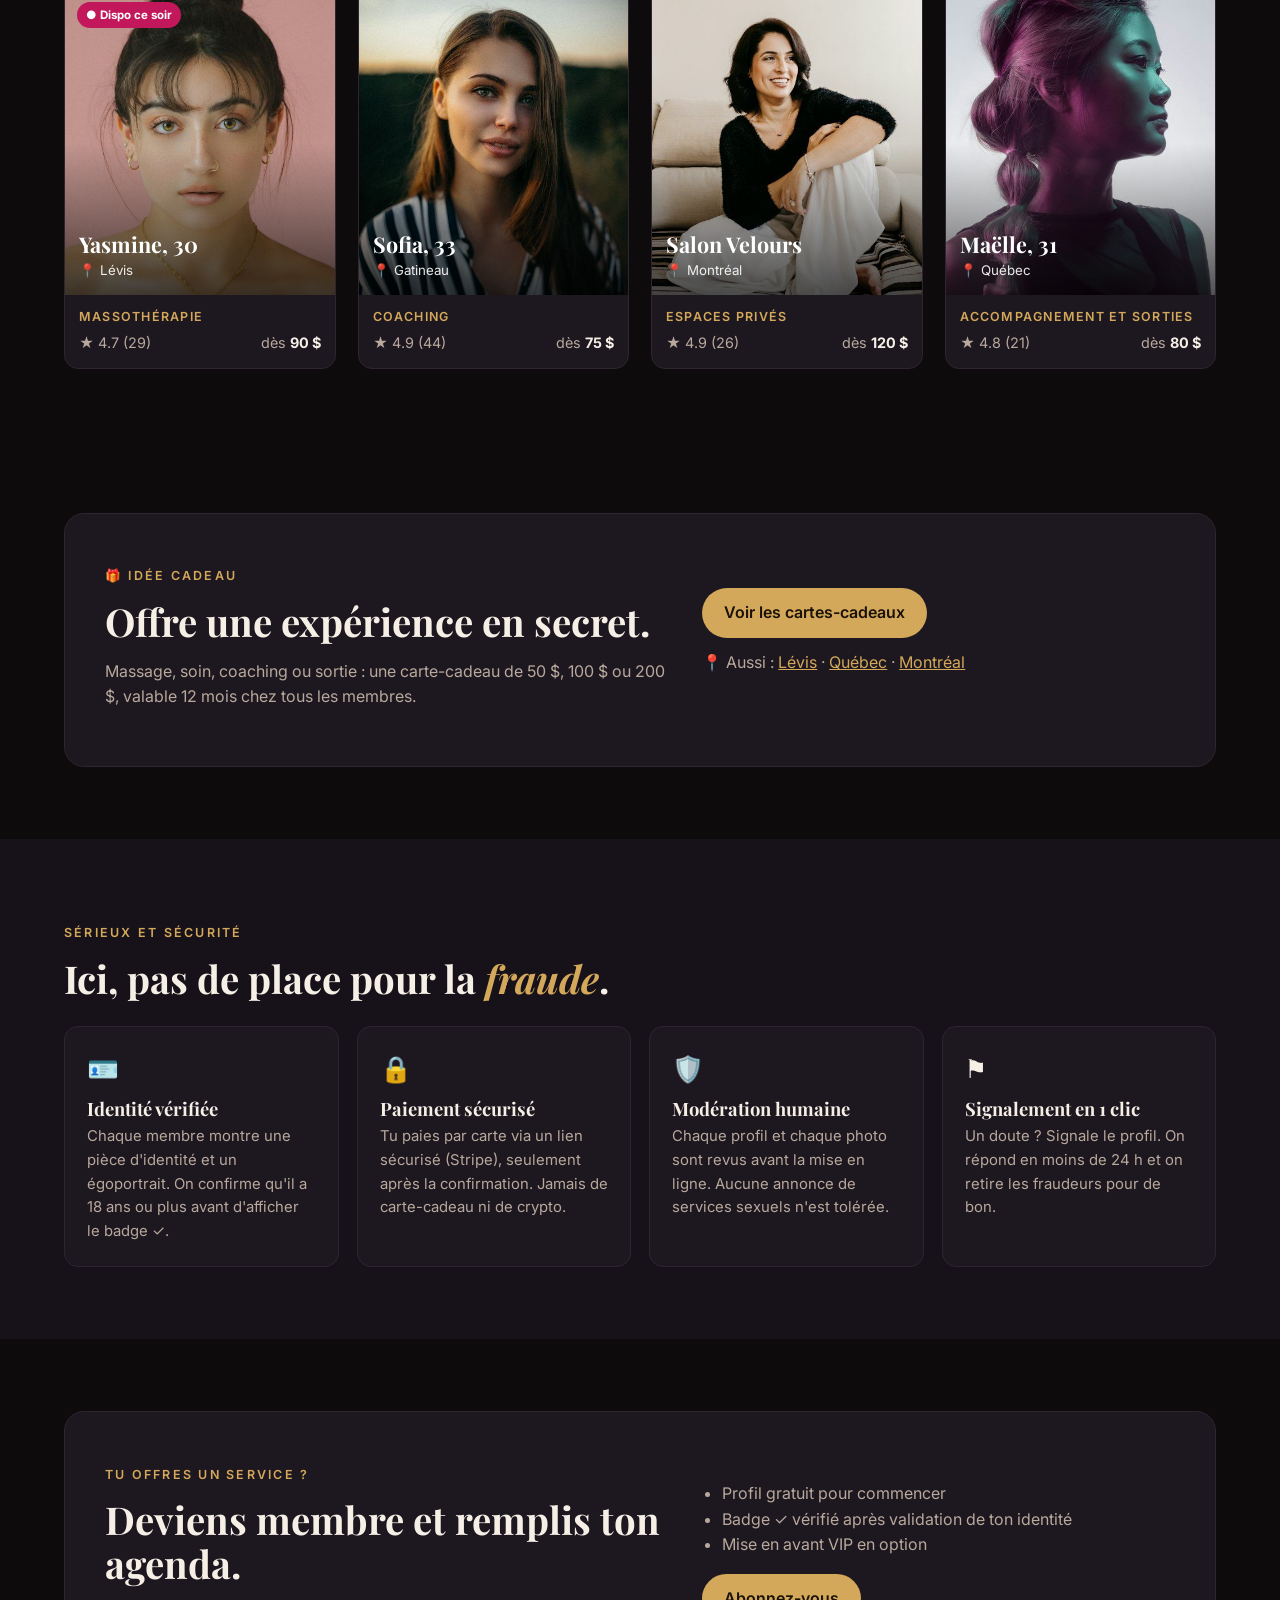
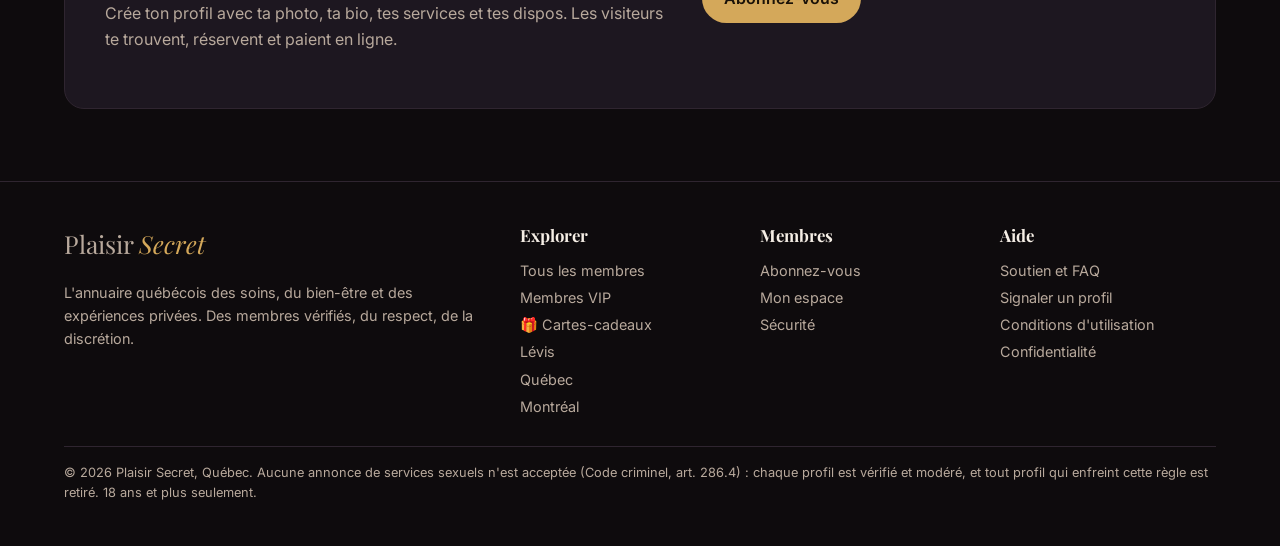
==== commit 30e2aac5: "Lancement à Lévis : offre, Dispo ce soir, cartes-cadeaux, pages par ville Offre de lancement (1er mo" ====
--- a/index.html
+++ b/index.html
@@ -40,11 +40,20 @@
   <div class="hero-stats"><div><strong>100 %</strong><span>profils vérifiés</span></div><div><strong>4,9 ★</strong><span>note moyenne</span></div><div><strong>24 h</strong><span>réponse du soutien</span></div></div>
 </div></div></section>
 
+<section class="section" style="padding-bottom:0"><div class="wrap"><div class="promo">
+  <div><h3>🚀 Lancement à Lévis : ton 1<sup>er</sup> mois Pro gratuit</h3><p>Offert aux 10 premiers membres. Il reste <strong data-places>10</strong> places.</p></div>
+  <a class="btn" href="abonnement.html#inscription">J'en profite</a>
+</div></div></section>
 <section class="section"><div class="wrap">
   <div class="section-head"><div><p class="eyebrow">Les membres</p><h2>Qui veux-tu rencontrer <em>aujourd'hui</em> ?</h2></div><a href="membres.html">Tous les membres →</a></div>
   <div class="chips" id="chips"></div>
   <div class="grid" id="grille" data-limite="8"></div>
 </div></section>
+
+<section class="section"><div class="wrap"><div class="cta-band">
+  <div><p class="eyebrow">🎁 Idée cadeau</p><h2>Offre une expérience en secret.</h2><p class="muted">Massage, soin, coaching ou sortie : une carte-cadeau de 50 $, 100 $ ou 200 $, valable 12 mois chez tous les membres.</p></div>
+  <div><a class="btn" href="cadeau.html">Voir les cartes-cadeaux</a><p class="muted" style="margin-top:12px">📍 Aussi : <a href="levis.html">Lévis</a> · <a href="quebec.html">Québec</a> · <a href="montreal.html">Montréal</a></p></div>
+</div></div></section>
 
 <section class="section section-alt" id="securite"><div class="wrap">
   <div class="section-head"><div><p class="eyebrow">Sérieux et sécurité</p><h2>Ici, pas de place pour la <em>fraude</em>.</h2></div></div>
--- a/styles.css
+++ b/styles.css
@@ -292,3 +292,19 @@
 .tag-demo { color: #e0a33a; font-weight: 600; }
 .tag-ok { color: #2fae74; font-weight: 600; }
 .demo-bar { background: #e0a33a; color: #1a1208; text-align: center; font-size: .8rem; font-weight: 600; padding: 5px 12px; }
+
+/* ----- Dispo ce soir, offre, cadeaux, villes ----- */
+.badge.soir { background: #c2185b; color: #fff; }
+.ph .badge.soir { position: absolute; z-index: 2; top: 44px; left: 12px; }
+#filtre-soir.actif { background: #c2185b; border-color: #c2185b; color: #fff; }
+.switch { display: flex !important; gap: 12px; align-items: flex-start; cursor: pointer; color: var(--text) !important; }
+.switch input { width: 22px !important; height: 22px; accent-color: #c2185b; margin-top: 2px; }
+.soir-panel { border-color: #c2185b; }
+.promo { background: linear-gradient(90deg, var(--accent), var(--accent-2)); color: var(--on-accent); border-radius: calc(var(--radius) + 4px); padding: 22px 26px; display: flex; gap: 18px; align-items: center; justify-content: space-between; flex-wrap: wrap; }
+.promo h3 { margin: 0; font-size: 1.5rem; color: var(--on-accent); }
+.promo p { margin: 4px 0 0; }
+.promo .btn { background: var(--bg); color: var(--text) !important; }
+.gift { display: grid; grid-template-columns: repeat(3, 1fr); gap: 18px; }
+.gift .card-gift { background: linear-gradient(135deg, #1d1720, #2a2216); border: 1px solid var(--accent); border-radius: 16px; padding: 26px; text-align: center; display: grid; gap: 10px; }
+.card-gift .montant { font-family: var(--font-title); font-size: 2.6rem; color: var(--accent); }
+@media (max-width: 760px) { .gift { grid-template-columns: 1fr; } }
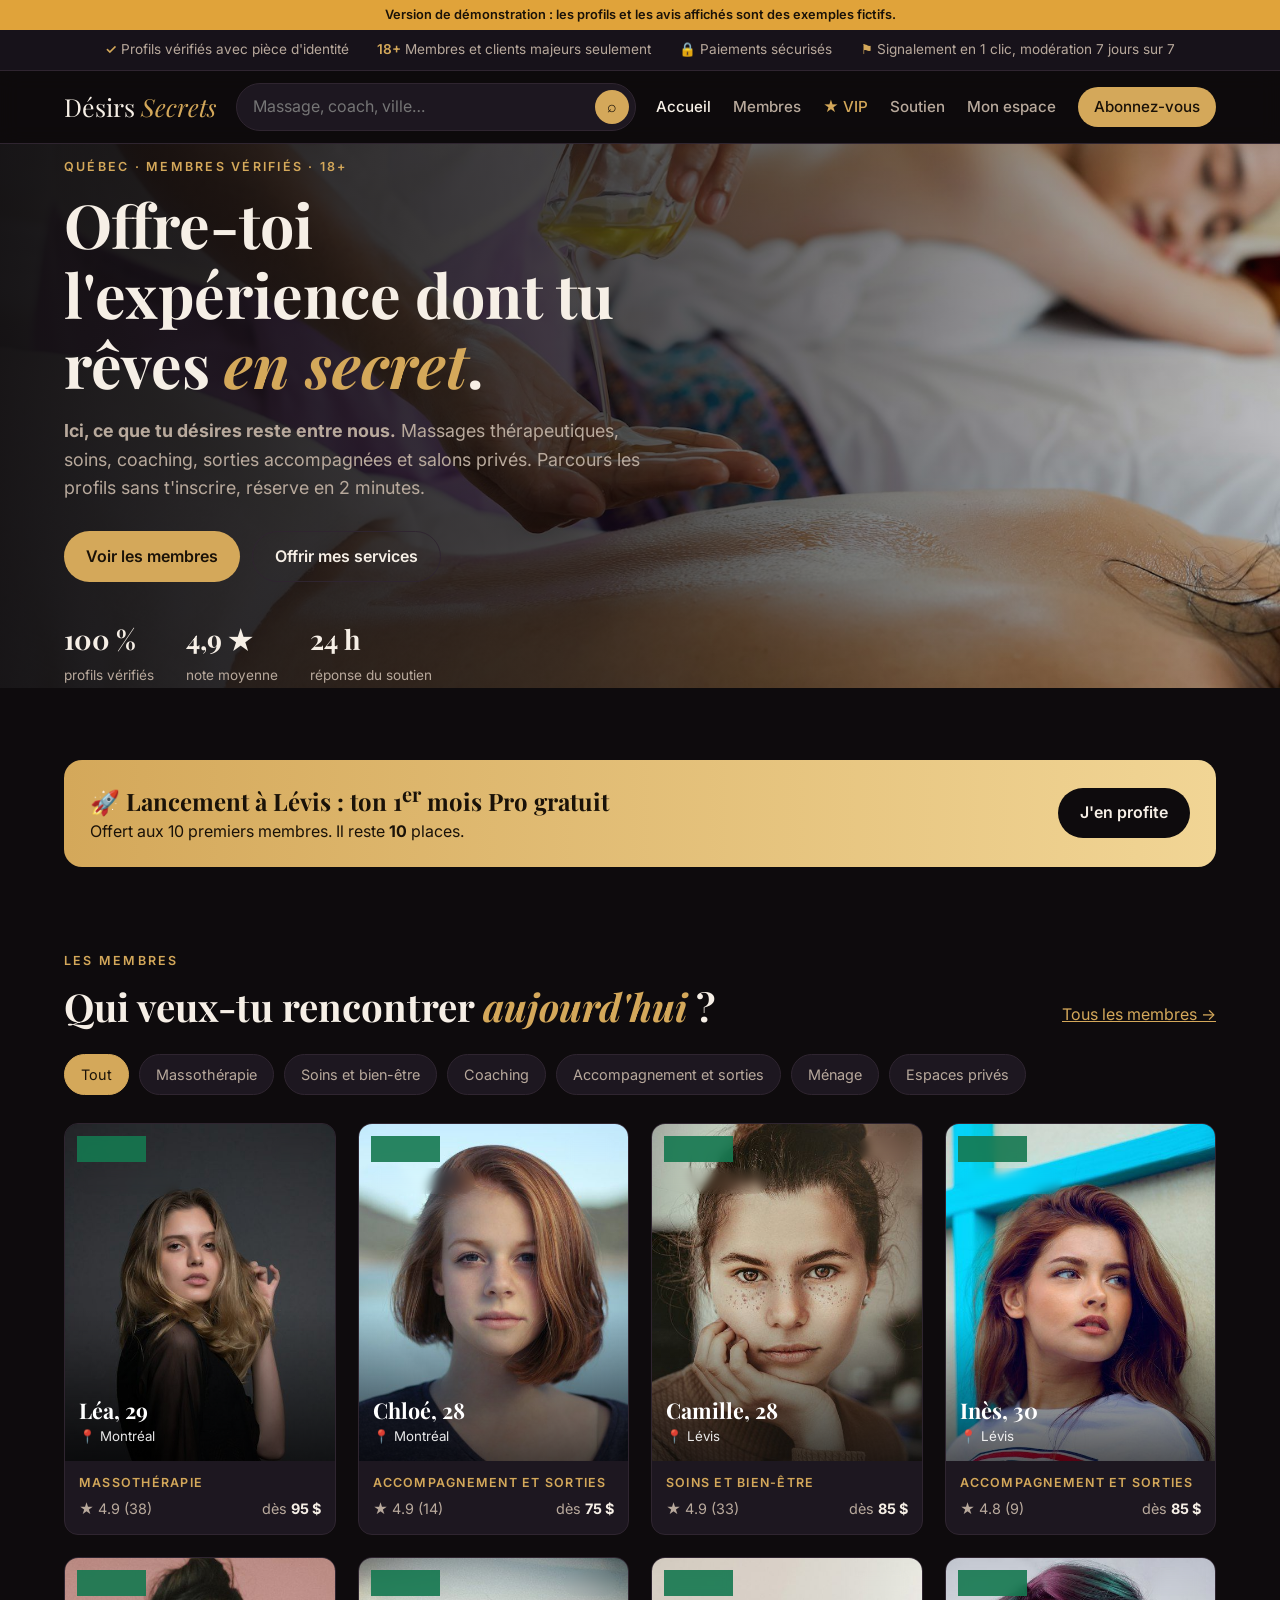
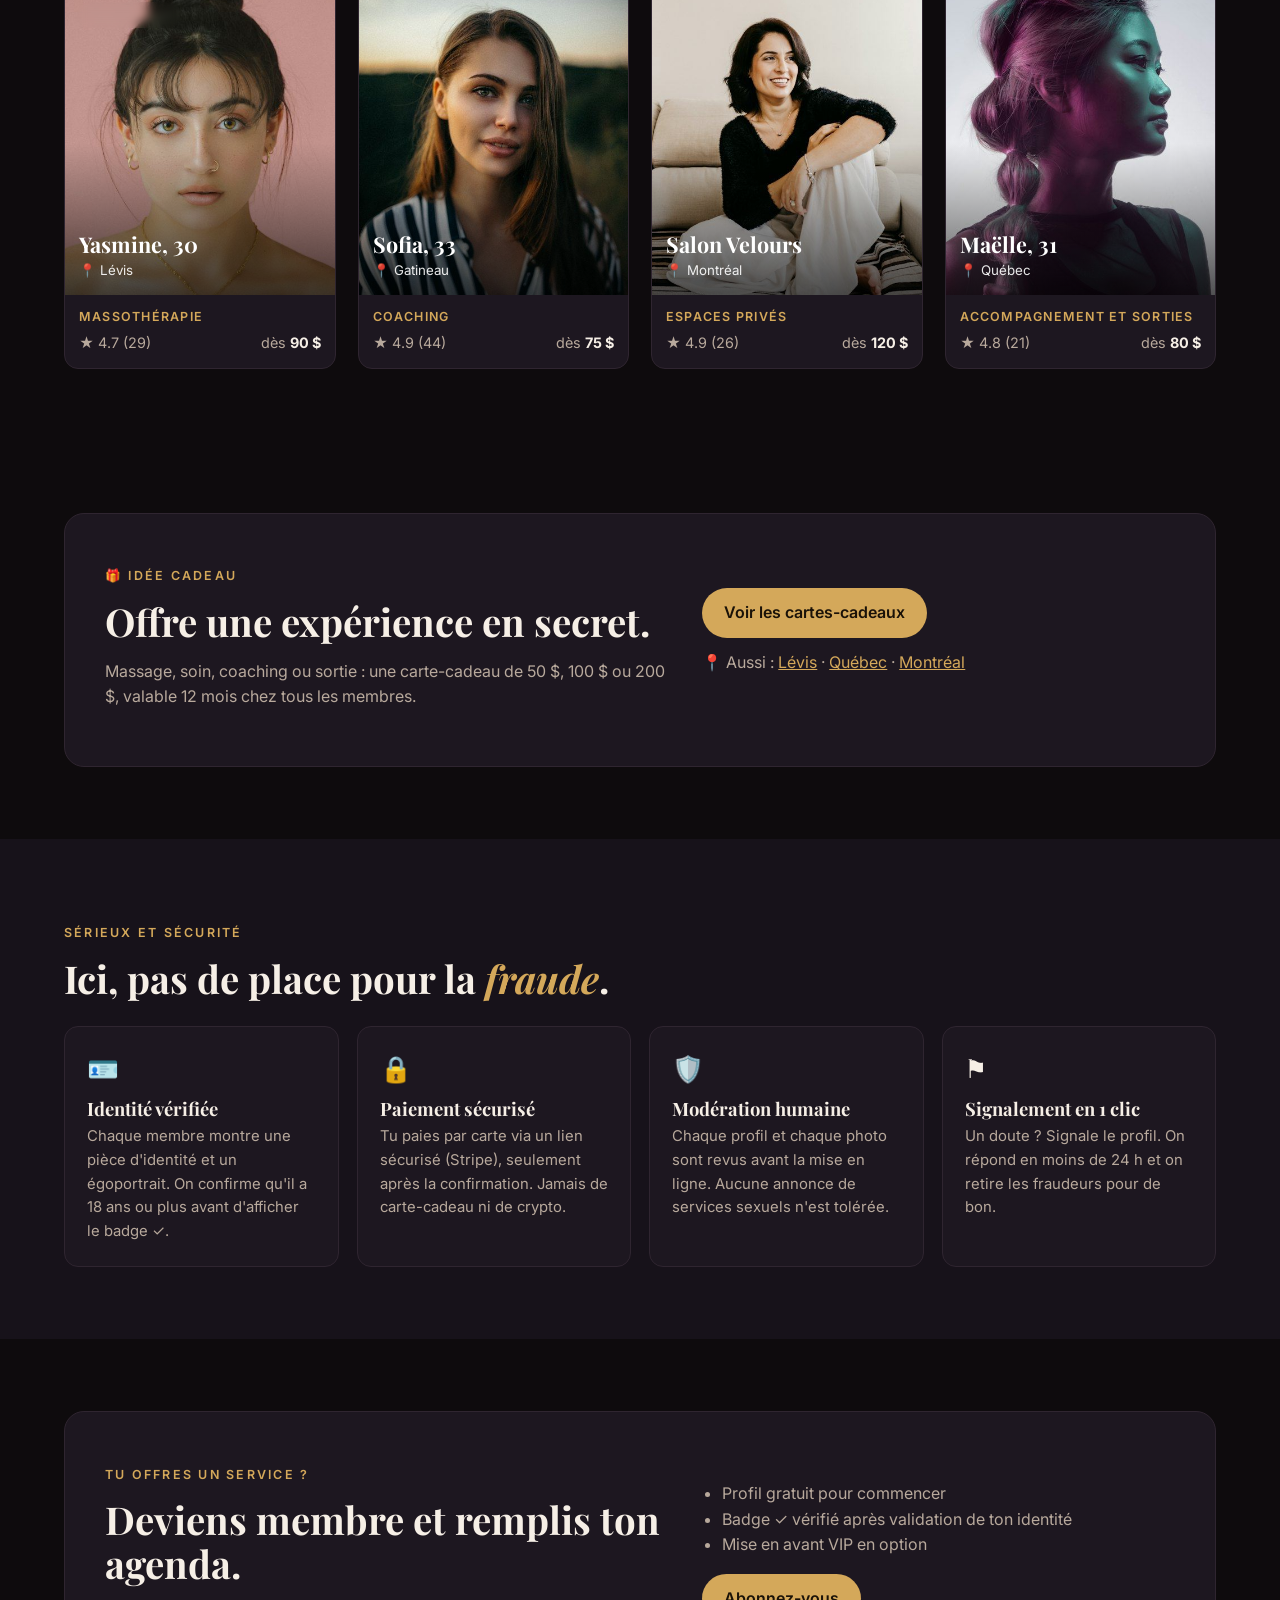
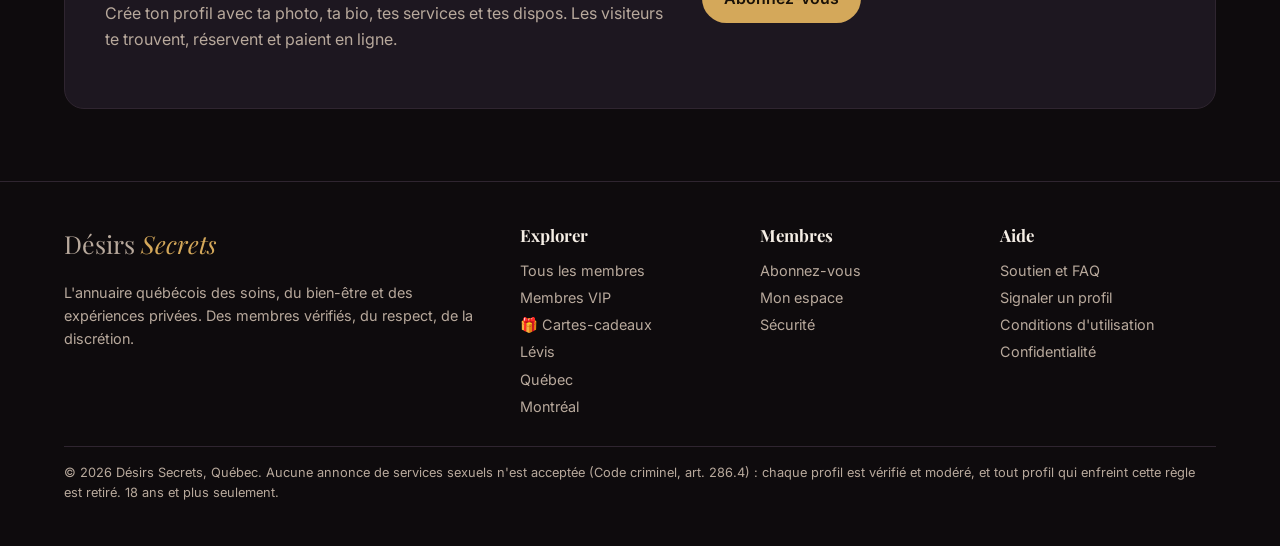
==== commit 91a44004: "Renommer le site en Désirs Secrets et activer les formulaires Nouveau nom partout (textes, logo, app" ====
--- a/index.html
+++ b/index.html
@@ -3,15 +3,15 @@
 <head>
   <meta charset="utf-8">
   <meta name="viewport" content="width=device-width, initial-scale=1, viewport-fit=cover">
-  <title>Plaisir Secret · Soins, bien-être et expériences privées au Québec</title>
+  <title>Désirs Secrets · Soins, bien-être et expériences privées au Québec</title>
   <meta name="description" content="Offre-toi l’expérience dont tu rêves en secret : massothérapeutes, coachs, accompagnateurs et espaces privés vérifiés partout au Québec, sans inscription.">
   <link rel="preconnect" href="https://fonts.googleapis.com">
   <link rel="preconnect" href="https://fonts.gstatic.com" crossorigin>
   <link rel="stylesheet" href="https://fonts.googleapis.com/css2?family=Inter:wght@400;500;600;700&family=Playfair+Display:ital,wght@0,500;0,700;1,500&display=swap">
   <meta property="og:type" content="website">
-  <meta property="og:site_name" content="Plaisir Secret">
+  <meta property="og:site_name" content="Désirs Secrets">
   <meta property="og:locale" content="fr_CA">
-  <meta property="og:title" content="Plaisir Secret · Offre-toi l'expérience dont tu rêves en secret">
+  <meta property="og:title" content="Désirs Secrets · Offre-toi l'expérience dont tu rêves en secret">
   <meta property="og:description" content="Massothérapie, soins, coaching, accompagnement et salons privés au Québec. Membres vérifiés, paiement sécurisé.">
   <meta property="og:image" content="https://plaisir-secret.vercel.app/assets/img/partage.jpg">
   <meta name="twitter:card" content="summary_large_image">
@@ -20,12 +20,12 @@
   <meta name="apple-mobile-web-app-capable" content="yes">
   <meta name="mobile-web-app-capable" content="yes">
   <meta name="apple-mobile-web-app-status-bar-style" content="black-translucent">
-  <meta name="apple-mobile-web-app-title" content="Plaisir Secret">
+  <meta name="apple-mobile-web-app-title" content="Désirs Secrets">
   <link rel="apple-touch-icon" href="assets/icons/apple-touch-icon.png">
   <link rel="icon" type="image/png" href="assets/icons/icon-192.png">
   <link rel="stylesheet" href="styles.css">
   <script src="config.js"></script>
-  <script type="application/ld+json">{"@context":"https://schema.org","@type":"WebSite","name":"Plaisir Secret","url":"https://plaisir-secret.vercel.app/","inLanguage":"fr-CA","potentialAction":{"@type":"SearchAction","target":"https://plaisir-secret.vercel.app/membres.html?q={recherche}","query-input":"required name=recherche"}}</script>
+  <script type="application/ld+json">{"@context":"https://schema.org","@type":"WebSite","name":"Désirs Secrets","url":"https://plaisir-secret.vercel.app/","inLanguage":"fr-CA","potentialAction":{"@type":"SearchAction","target":"https://plaisir-secret.vercel.app/membres.html?q={recherche}","query-input":"required name=recherche"}}</script>
 </head>
 <body data-page="accueil">
 <div id="site-header"></div>
--- a/styles.css
+++ b/styles.css
@@ -1,4 +1,4 @@
-/* ===== Plaisir Secret : styles =====
+/* ===== Désirs Secrets : styles =====
    Les couleurs du site sont regroupées par thème (data-theme sur <html>).
    Pour changer de thème, modifie data-theme dans layout.js (THEME_PAR_DEFAUT). */
 
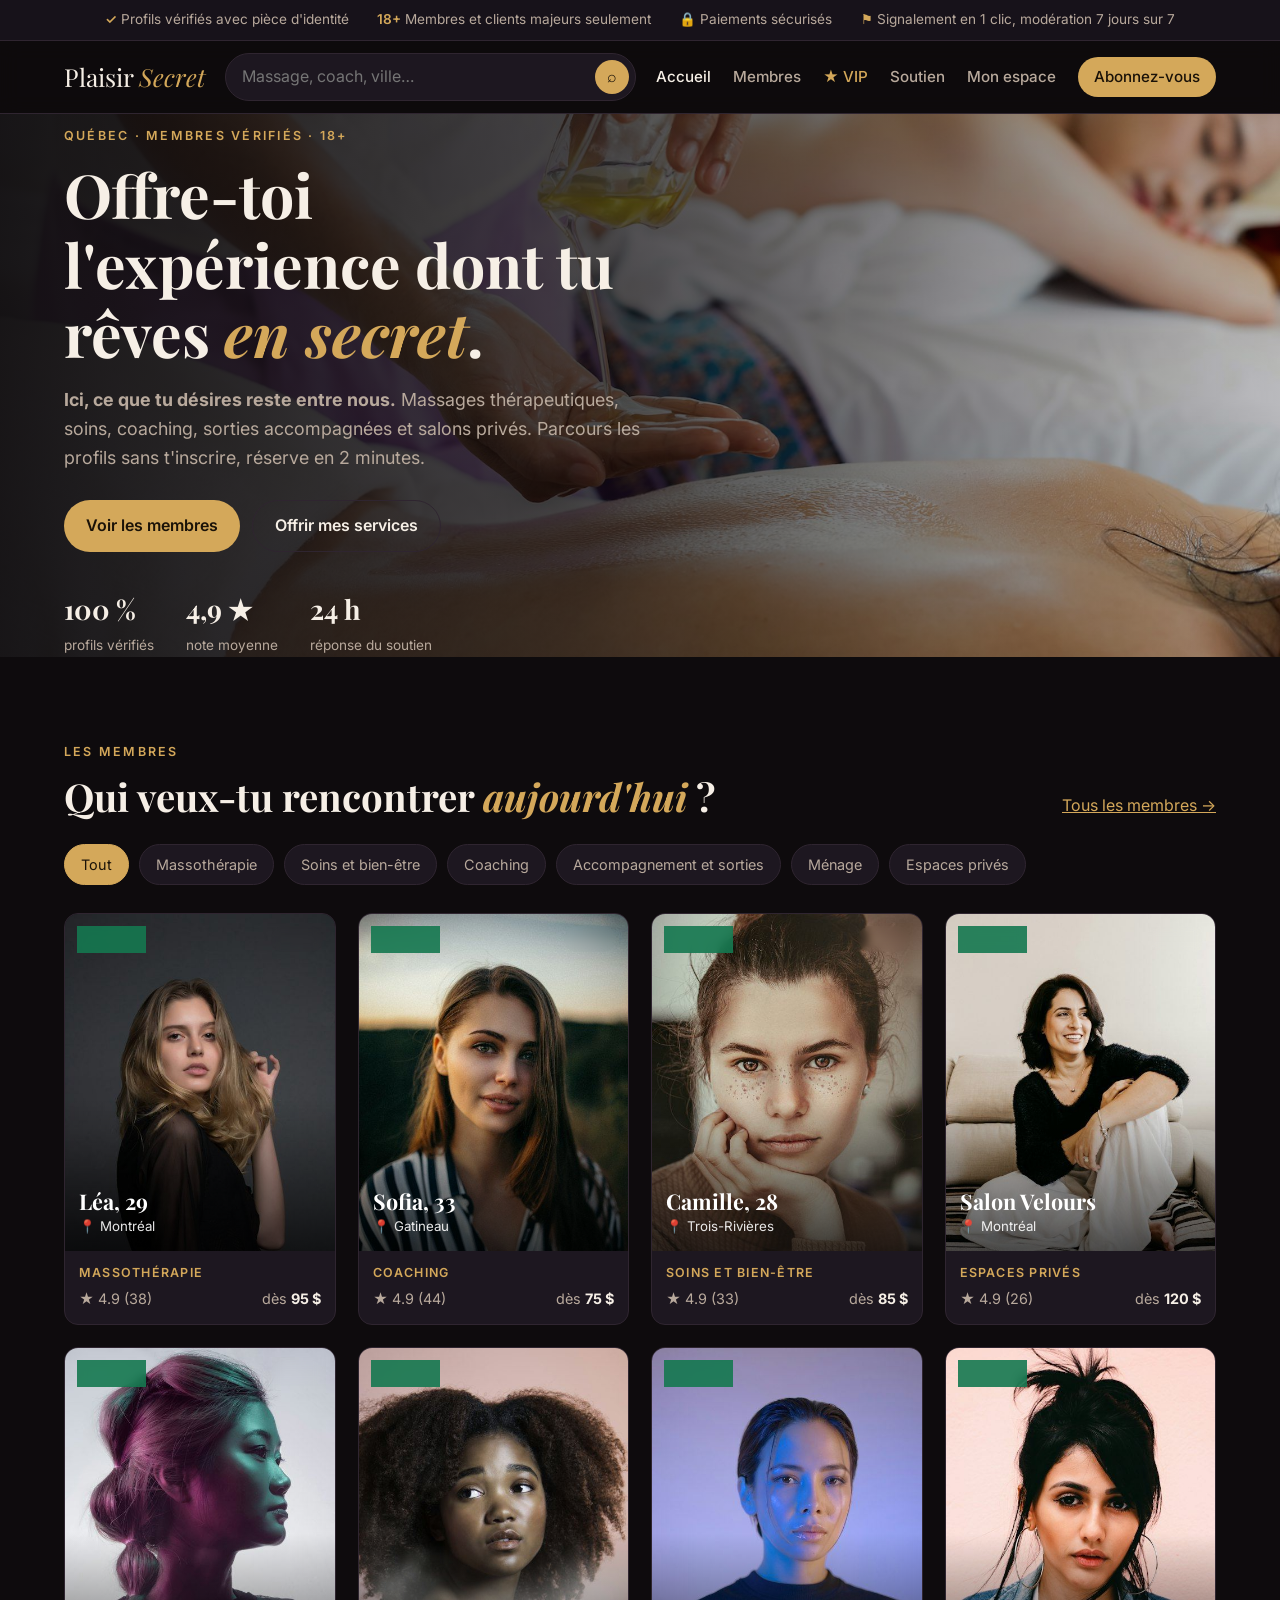
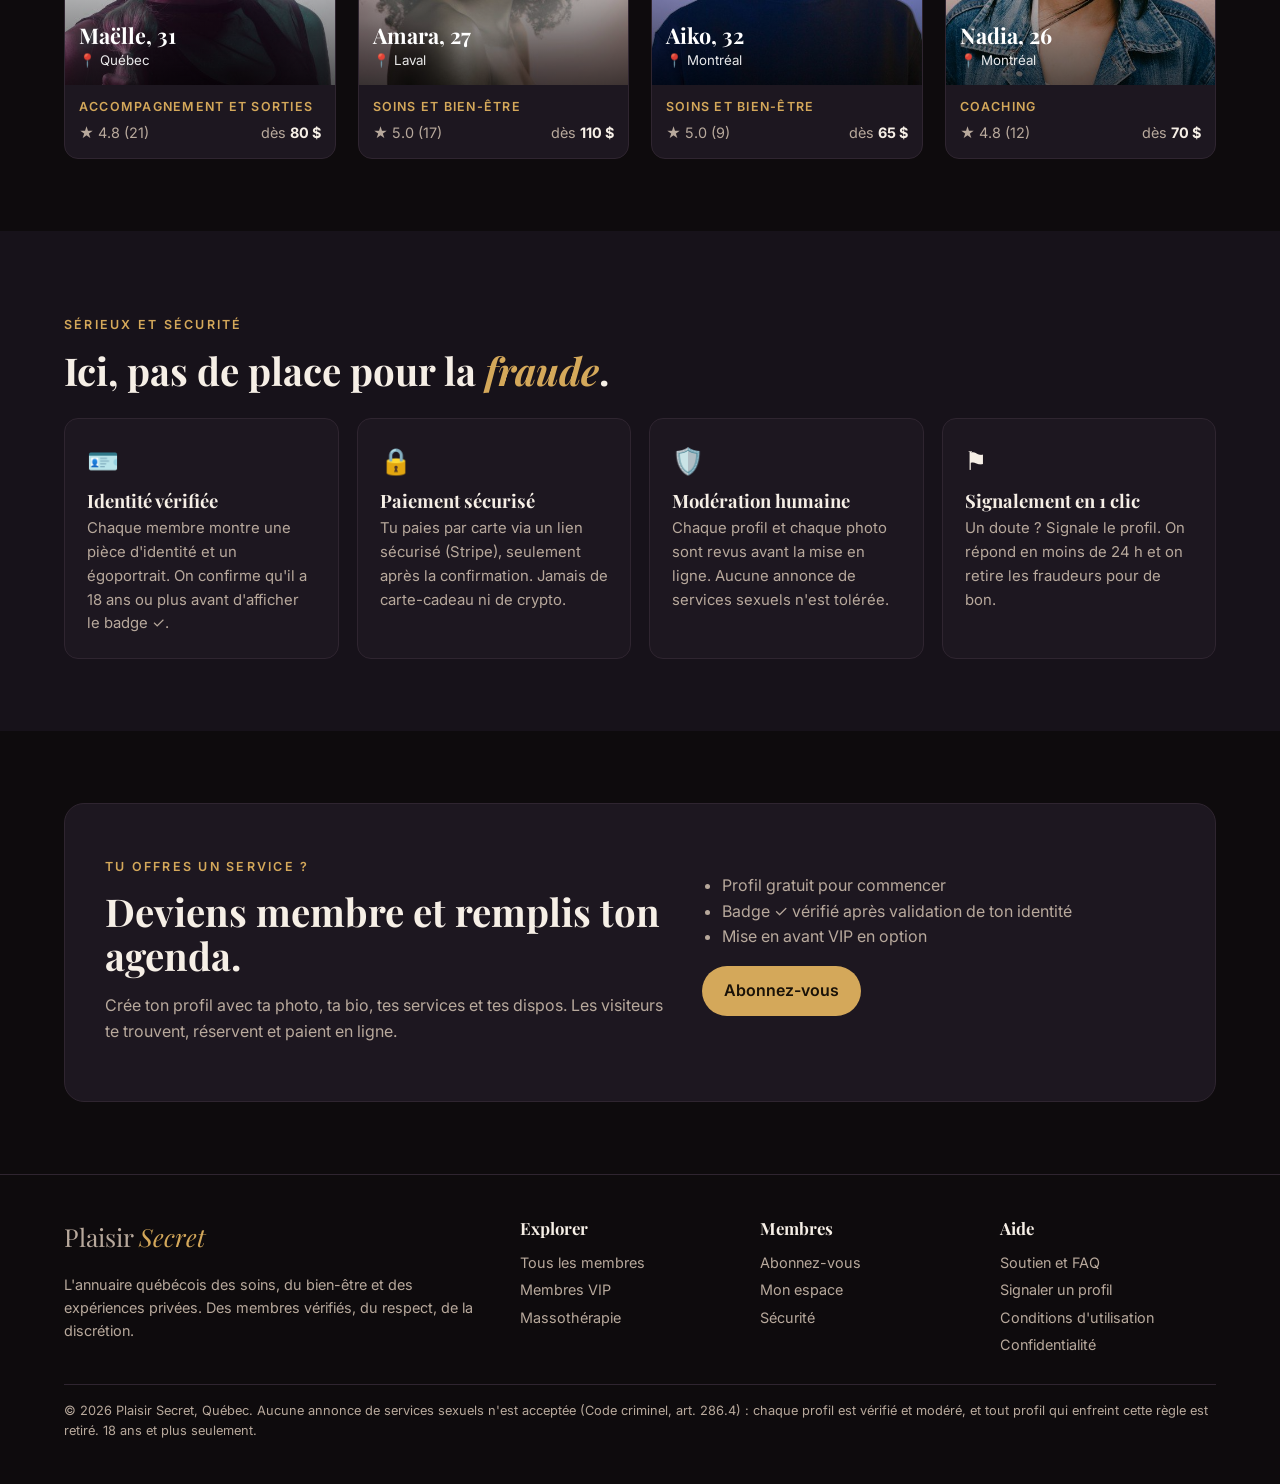
==== commit 05ca8022: "Merge pull request #2 from maddnoskill/etape-03-formulaires-et-paiements Étape 3 : appli mobile, for" ====
--- a/index.html
+++ b/index.html
@@ -3,29 +3,21 @@
 <head>
   <meta charset="utf-8">
   <meta name="viewport" content="width=device-width, initial-scale=1, viewport-fit=cover">
-  <title>Désirs Secrets · Soins, bien-être et expériences privées au Québec</title>
+  <title>Plaisir Secret · Soins, bien-être et expériences privées au Québec</title>
   <meta name="description" content="Offre-toi l’expérience dont tu rêves en secret : massothérapeutes, coachs, accompagnateurs et espaces privés vérifiés partout au Québec, sans inscription.">
   <link rel="preconnect" href="https://fonts.googleapis.com">
   <link rel="preconnect" href="https://fonts.gstatic.com" crossorigin>
   <link rel="stylesheet" href="https://fonts.googleapis.com/css2?family=Inter:wght@400;500;600;700&family=Playfair+Display:ital,wght@0,500;0,700;1,500&display=swap">
-  <meta property="og:type" content="website">
-  <meta property="og:site_name" content="Désirs Secrets">
-  <meta property="og:locale" content="fr_CA">
-  <meta property="og:title" content="Désirs Secrets · Offre-toi l'expérience dont tu rêves en secret">
-  <meta property="og:description" content="Massothérapie, soins, coaching, accompagnement et salons privés au Québec. Membres vérifiés, paiement sécurisé.">
-  <meta property="og:image" content="https://plaisir-secret.vercel.app/assets/img/partage.jpg">
-  <meta name="twitter:card" content="summary_large_image">
   <link rel="manifest" href="manifest.webmanifest">
   <meta name="theme-color" content="#0e0b0d">
   <meta name="apple-mobile-web-app-capable" content="yes">
   <meta name="mobile-web-app-capable" content="yes">
   <meta name="apple-mobile-web-app-status-bar-style" content="black-translucent">
-  <meta name="apple-mobile-web-app-title" content="Désirs Secrets">
+  <meta name="apple-mobile-web-app-title" content="Plaisir Secret">
   <link rel="apple-touch-icon" href="assets/icons/apple-touch-icon.png">
   <link rel="icon" type="image/png" href="assets/icons/icon-192.png">
   <link rel="stylesheet" href="styles.css">
   <script src="config.js"></script>
-  <script type="application/ld+json">{"@context":"https://schema.org","@type":"WebSite","name":"Désirs Secrets","url":"https://plaisir-secret.vercel.app/","inLanguage":"fr-CA","potentialAction":{"@type":"SearchAction","target":"https://plaisir-secret.vercel.app/membres.html?q={recherche}","query-input":"required name=recherche"}}</script>
 </head>
 <body data-page="accueil">
 <div id="site-header"></div>
@@ -40,20 +32,11 @@
   <div class="hero-stats"><div><strong>100 %</strong><span>profils vérifiés</span></div><div><strong>4,9 ★</strong><span>note moyenne</span></div><div><strong>24 h</strong><span>réponse du soutien</span></div></div>
 </div></div></section>
 
-<section class="section" style="padding-bottom:0"><div class="wrap"><div class="promo">
-  <div><h3>🚀 Lancement à Lévis : ton 1<sup>er</sup> mois Pro gratuit</h3><p>Offert aux 10 premiers membres. Il reste <strong data-places>10</strong> places.</p></div>
-  <a class="btn" href="abonnement.html#inscription">J'en profite</a>
-</div></div></section>
 <section class="section"><div class="wrap">
   <div class="section-head"><div><p class="eyebrow">Les membres</p><h2>Qui veux-tu rencontrer <em>aujourd'hui</em> ?</h2></div><a href="membres.html">Tous les membres →</a></div>
   <div class="chips" id="chips"></div>
   <div class="grid" id="grille" data-limite="8"></div>
 </div></section>
-
-<section class="section"><div class="wrap"><div class="cta-band">
-  <div><p class="eyebrow">🎁 Idée cadeau</p><h2>Offre une expérience en secret.</h2><p class="muted">Massage, soin, coaching ou sortie : une carte-cadeau de 50 $, 100 $ ou 200 $, valable 12 mois chez tous les membres.</p></div>
-  <div><a class="btn" href="cadeau.html">Voir les cartes-cadeaux</a><p class="muted" style="margin-top:12px">📍 Aussi : <a href="levis.html">Lévis</a> · <a href="quebec.html">Québec</a> · <a href="montreal.html">Montréal</a></p></div>
-</div></div></section>
 
 <section class="section section-alt" id="securite"><div class="wrap">
   <div class="section-head"><div><p class="eyebrow">Sérieux et sécurité</p><h2>Ici, pas de place pour la <em>fraude</em>.</h2></div></div>
--- a/styles.css
+++ b/styles.css
@@ -1,4 +1,4 @@
-/* ===== Désirs Secrets : styles =====
+/* ===== Plaisir Secret : styles =====
    Les couleurs du site sont regroupées par thème (data-theme sur <html>).
    Pour changer de thème, modifie data-theme dans layout.js (THEME_PAR_DEFAUT). */
 
@@ -283,28 +283,3 @@
   .avail .check { grid-column: 2 / -1; margin-top: -4px; }
 }
 @media (max-width: 760px) { .status-row { grid-template-columns: 1fr 1fr; gap: 10px; } .stat strong { font-size: 1.2rem; } }
-
-/* ----- Avis et bandeau démo ----- */
-.avis { background: var(--card); border: 1px solid var(--line); border-radius: var(--radius); padding: 14px 16px; margin-bottom: 10px; }
-.avis p { color: var(--text) !important; margin: 6px 0 !important; }
-.avis-tete { display: flex; justify-content: space-between; align-items: center; }
-.stars { color: var(--accent); letter-spacing: 2px; }
-.tag-demo { color: #e0a33a; font-weight: 600; }
-.tag-ok { color: #2fae74; font-weight: 600; }
-.demo-bar { background: #e0a33a; color: #1a1208; text-align: center; font-size: .8rem; font-weight: 600; padding: 5px 12px; }
-
-/* ----- Dispo ce soir, offre, cadeaux, villes ----- */
-.badge.soir { background: #c2185b; color: #fff; }
-.ph .badge.soir { position: absolute; z-index: 2; top: 44px; left: 12px; }
-#filtre-soir.actif { background: #c2185b; border-color: #c2185b; color: #fff; }
-.switch { display: flex !important; gap: 12px; align-items: flex-start; cursor: pointer; color: var(--text) !important; }
-.switch input { width: 22px !important; height: 22px; accent-color: #c2185b; margin-top: 2px; }
-.soir-panel { border-color: #c2185b; }
-.promo { background: linear-gradient(90deg, var(--accent), var(--accent-2)); color: var(--on-accent); border-radius: calc(var(--radius) + 4px); padding: 22px 26px; display: flex; gap: 18px; align-items: center; justify-content: space-between; flex-wrap: wrap; }
-.promo h3 { margin: 0; font-size: 1.5rem; color: var(--on-accent); }
-.promo p { margin: 4px 0 0; }
-.promo .btn { background: var(--bg); color: var(--text) !important; }
-.gift { display: grid; grid-template-columns: repeat(3, 1fr); gap: 18px; }
-.gift .card-gift { background: linear-gradient(135deg, #1d1720, #2a2216); border: 1px solid var(--accent); border-radius: 16px; padding: 26px; text-align: center; display: grid; gap: 10px; }
-.card-gift .montant { font-family: var(--font-title); font-size: 2.6rem; color: var(--accent); }
-@media (max-width: 760px) { .gift { grid-template-columns: 1fr; } }
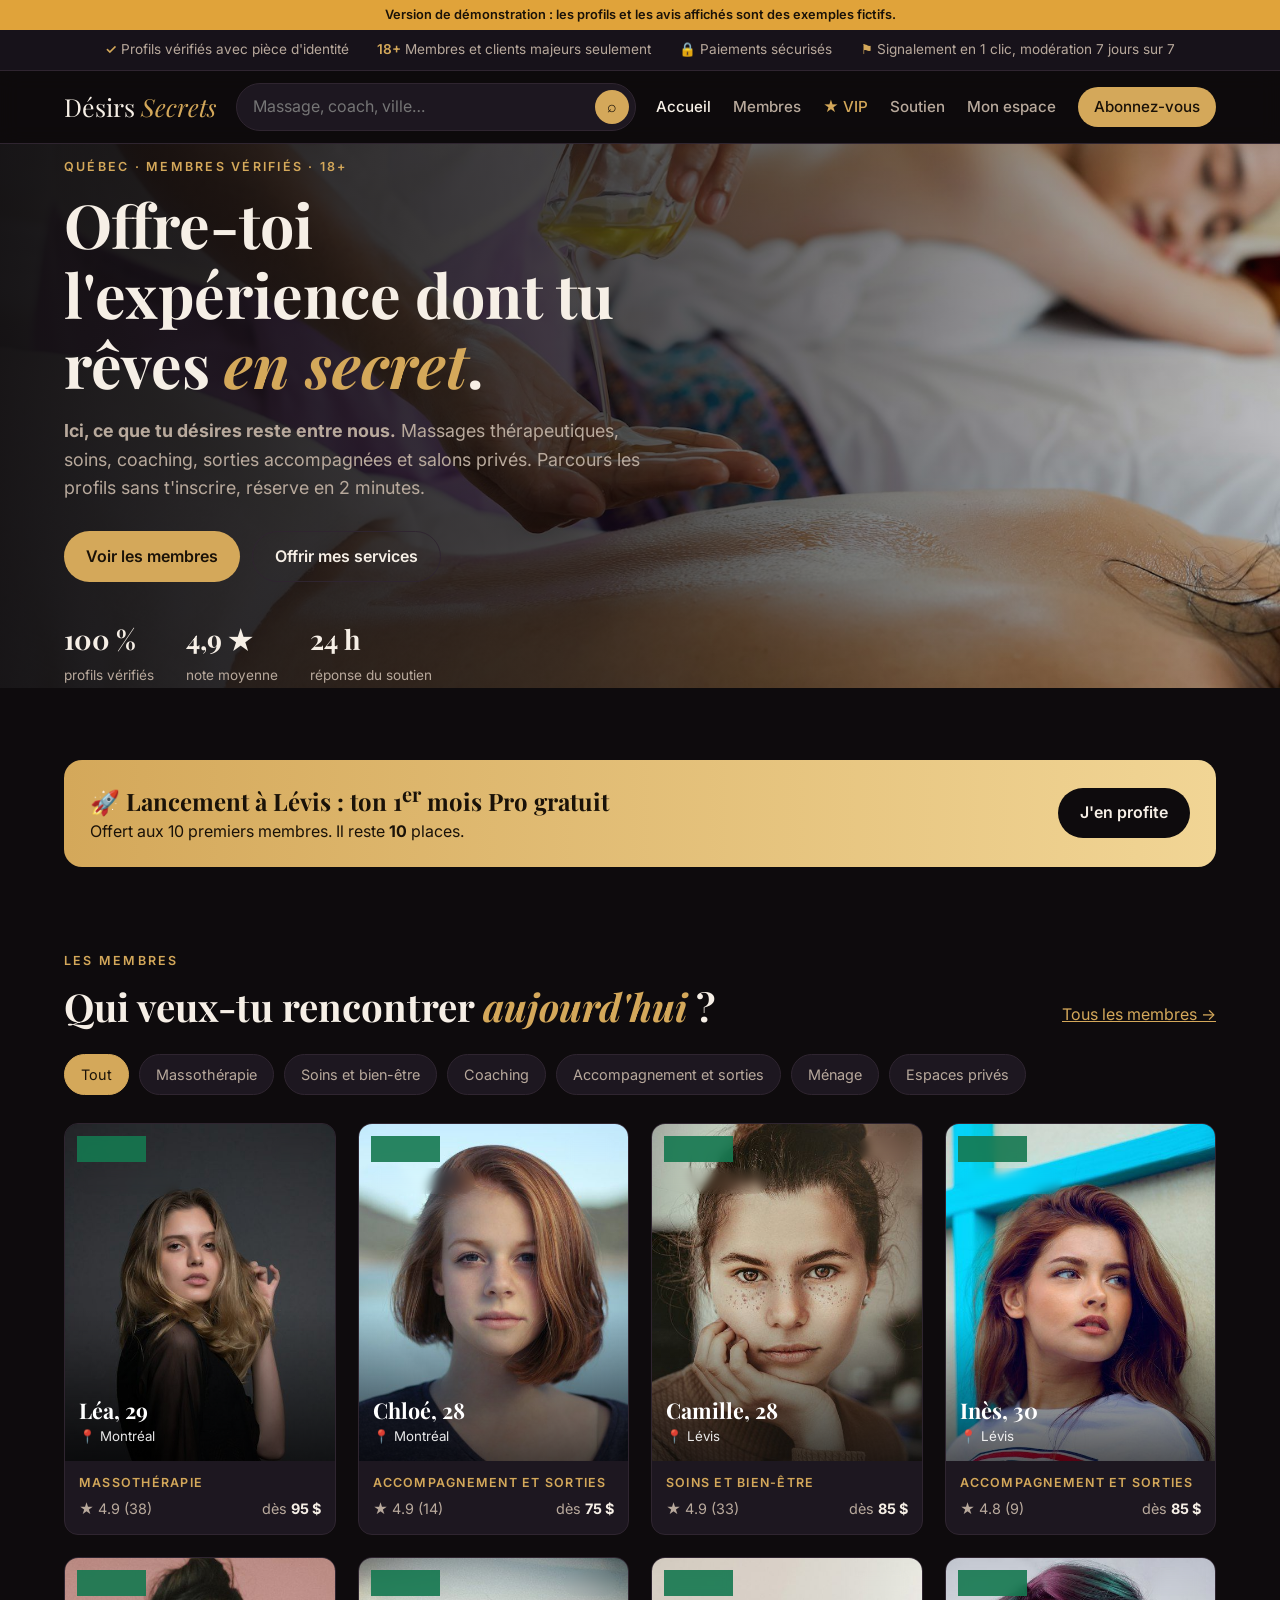
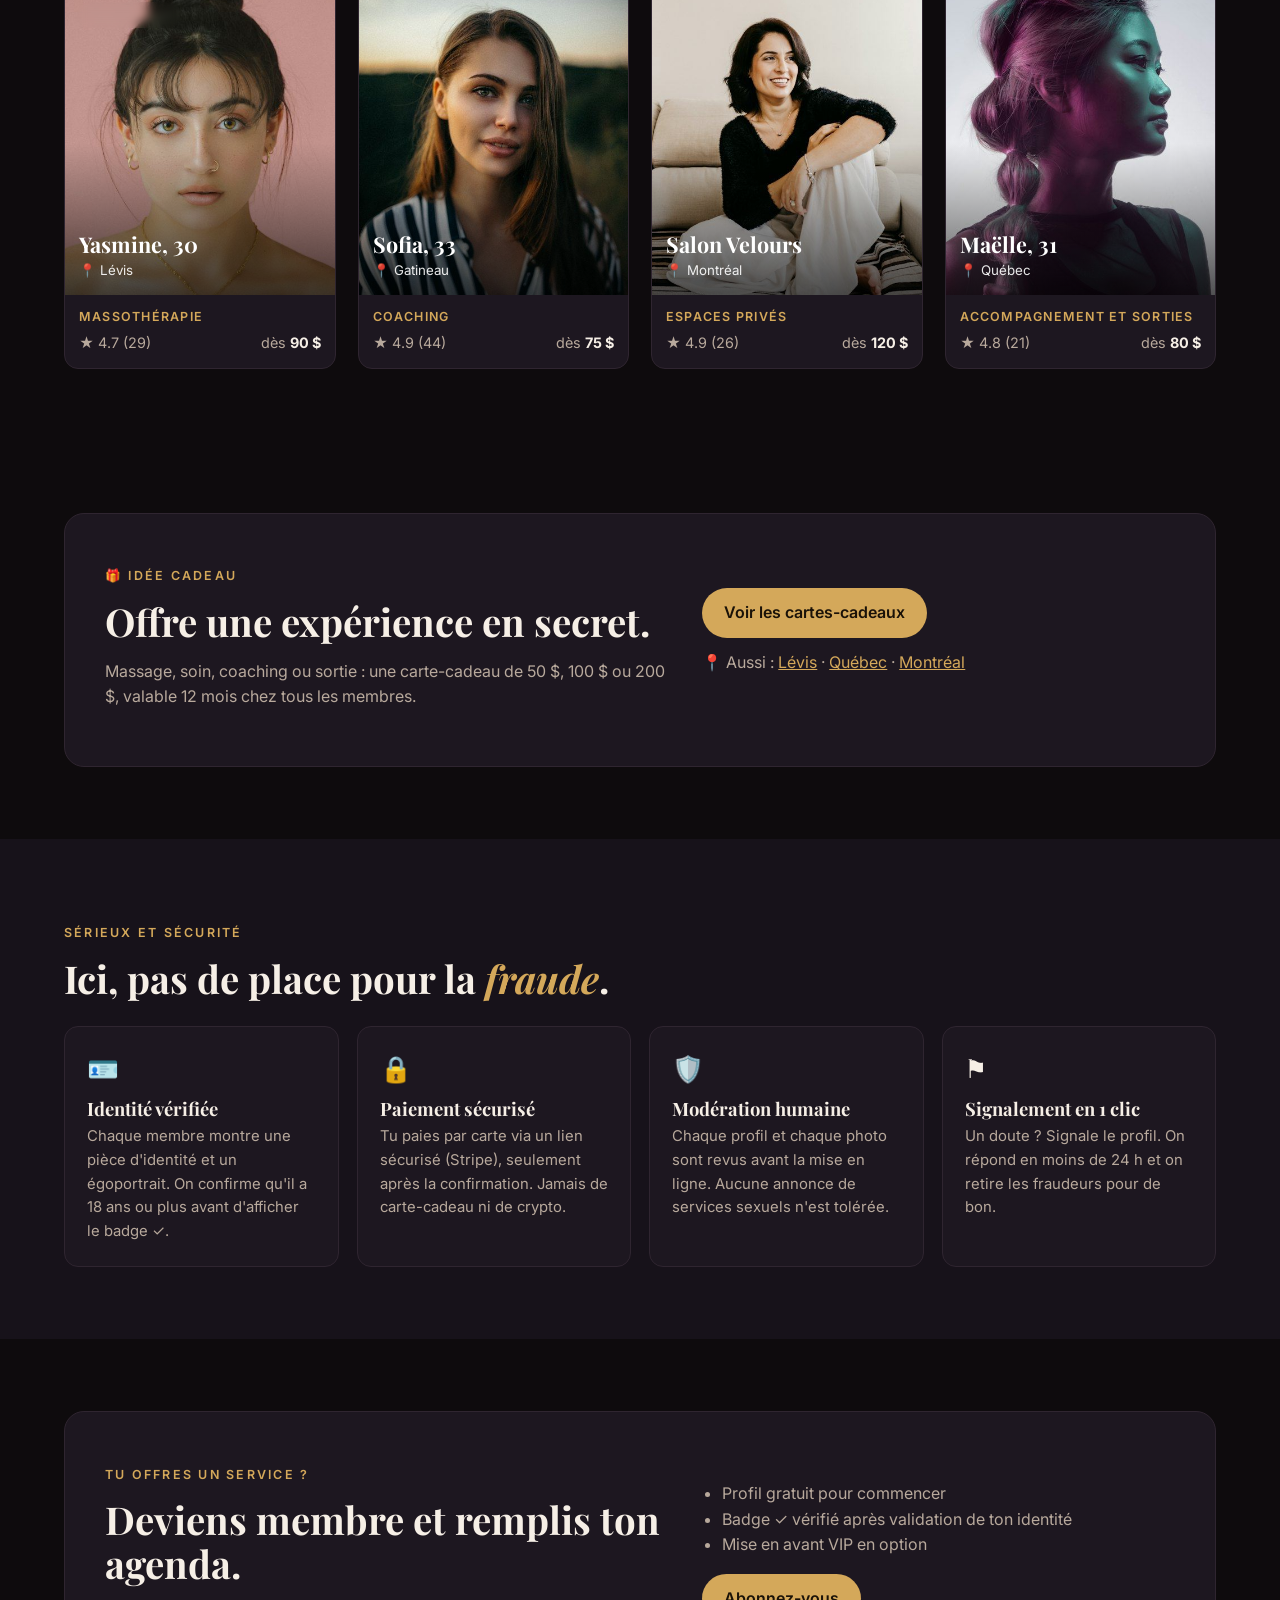
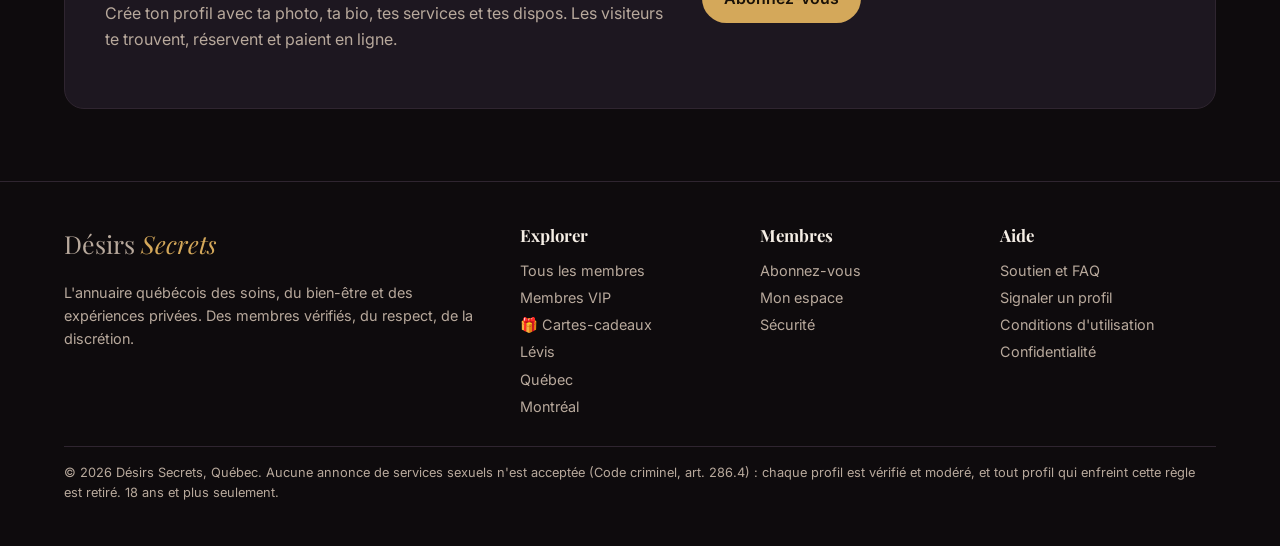
==== commit aaa8e621: "Merge pull request #3 from maddnoskill/etape-04-domaine-et-lancement Étape 4 : Désirs Secrets, lance" ====
--- a/index.html
+++ b/index.html
@@ -3,21 +3,29 @@
 <head>
   <meta charset="utf-8">
   <meta name="viewport" content="width=device-width, initial-scale=1, viewport-fit=cover">
-  <title>Plaisir Secret · Soins, bien-être et expériences privées au Québec</title>
+  <title>Désirs Secrets · Soins, bien-être et expériences privées au Québec</title>
   <meta name="description" content="Offre-toi l’expérience dont tu rêves en secret : massothérapeutes, coachs, accompagnateurs et espaces privés vérifiés partout au Québec, sans inscription.">
   <link rel="preconnect" href="https://fonts.googleapis.com">
   <link rel="preconnect" href="https://fonts.gstatic.com" crossorigin>
   <link rel="stylesheet" href="https://fonts.googleapis.com/css2?family=Inter:wght@400;500;600;700&family=Playfair+Display:ital,wght@0,500;0,700;1,500&display=swap">
+  <meta property="og:type" content="website">
+  <meta property="og:site_name" content="Désirs Secrets">
+  <meta property="og:locale" content="fr_CA">
+  <meta property="og:title" content="Désirs Secrets · Offre-toi l'expérience dont tu rêves en secret">
+  <meta property="og:description" content="Massothérapie, soins, coaching, accompagnement et salons privés au Québec. Membres vérifiés, paiement sécurisé.">
+  <meta property="og:image" content="https://plaisir-secret.vercel.app/assets/img/partage.jpg">
+  <meta name="twitter:card" content="summary_large_image">
   <link rel="manifest" href="manifest.webmanifest">
   <meta name="theme-color" content="#0e0b0d">
   <meta name="apple-mobile-web-app-capable" content="yes">
   <meta name="mobile-web-app-capable" content="yes">
   <meta name="apple-mobile-web-app-status-bar-style" content="black-translucent">
-  <meta name="apple-mobile-web-app-title" content="Plaisir Secret">
+  <meta name="apple-mobile-web-app-title" content="Désirs Secrets">
   <link rel="apple-touch-icon" href="assets/icons/apple-touch-icon.png">
   <link rel="icon" type="image/png" href="assets/icons/icon-192.png">
   <link rel="stylesheet" href="styles.css">
   <script src="config.js"></script>
+  <script type="application/ld+json">{"@context":"https://schema.org","@type":"WebSite","name":"Désirs Secrets","url":"https://plaisir-secret.vercel.app/","inLanguage":"fr-CA","potentialAction":{"@type":"SearchAction","target":"https://plaisir-secret.vercel.app/membres.html?q={recherche}","query-input":"required name=recherche"}}</script>
 </head>
 <body data-page="accueil">
 <div id="site-header"></div>
@@ -32,11 +40,20 @@
   <div class="hero-stats"><div><strong>100 %</strong><span>profils vérifiés</span></div><div><strong>4,9 ★</strong><span>note moyenne</span></div><div><strong>24 h</strong><span>réponse du soutien</span></div></div>
 </div></div></section>
 
+<section class="section" style="padding-bottom:0"><div class="wrap"><div class="promo">
+  <div><h3>🚀 Lancement à Lévis : ton 1<sup>er</sup> mois Pro gratuit</h3><p>Offert aux 10 premiers membres. Il reste <strong data-places>10</strong> places.</p></div>
+  <a class="btn" href="abonnement.html#inscription">J'en profite</a>
+</div></div></section>
 <section class="section"><div class="wrap">
   <div class="section-head"><div><p class="eyebrow">Les membres</p><h2>Qui veux-tu rencontrer <em>aujourd'hui</em> ?</h2></div><a href="membres.html">Tous les membres →</a></div>
   <div class="chips" id="chips"></div>
   <div class="grid" id="grille" data-limite="8"></div>
 </div></section>
+
+<section class="section"><div class="wrap"><div class="cta-band">
+  <div><p class="eyebrow">🎁 Idée cadeau</p><h2>Offre une expérience en secret.</h2><p class="muted">Massage, soin, coaching ou sortie : une carte-cadeau de 50 $, 100 $ ou 200 $, valable 12 mois chez tous les membres.</p></div>
+  <div><a class="btn" href="cadeau.html">Voir les cartes-cadeaux</a><p class="muted" style="margin-top:12px">📍 Aussi : <a href="levis.html">Lévis</a> · <a href="quebec.html">Québec</a> · <a href="montreal.html">Montréal</a></p></div>
+</div></div></section>
 
 <section class="section section-alt" id="securite"><div class="wrap">
   <div class="section-head"><div><p class="eyebrow">Sérieux et sécurité</p><h2>Ici, pas de place pour la <em>fraude</em>.</h2></div></div>
--- a/styles.css
+++ b/styles.css
@@ -1,4 +1,4 @@
-/* ===== Plaisir Secret : styles =====
+/* ===== Désirs Secrets : styles =====
    Les couleurs du site sont regroupées par thème (data-theme sur <html>).
    Pour changer de thème, modifie data-theme dans layout.js (THEME_PAR_DEFAUT). */
 
@@ -283,3 +283,28 @@
   .avail .check { grid-column: 2 / -1; margin-top: -4px; }
 }
 @media (max-width: 760px) { .status-row { grid-template-columns: 1fr 1fr; gap: 10px; } .stat strong { font-size: 1.2rem; } }
+
+/* ----- Avis et bandeau démo ----- */
+.avis { background: var(--card); border: 1px solid var(--line); border-radius: var(--radius); padding: 14px 16px; margin-bottom: 10px; }
+.avis p { color: var(--text) !important; margin: 6px 0 !important; }
+.avis-tete { display: flex; justify-content: space-between; align-items: center; }
+.stars { color: var(--accent); letter-spacing: 2px; }
+.tag-demo { color: #e0a33a; font-weight: 600; }
+.tag-ok { color: #2fae74; font-weight: 600; }
+.demo-bar { background: #e0a33a; color: #1a1208; text-align: center; font-size: .8rem; font-weight: 600; padding: 5px 12px; }
+
+/* ----- Dispo ce soir, offre, cadeaux, villes ----- */
+.badge.soir { background: #c2185b; color: #fff; }
+.ph .badge.soir { position: absolute; z-index: 2; top: 44px; left: 12px; }
+#filtre-soir.actif { background: #c2185b; border-color: #c2185b; color: #fff; }
+.switch { display: flex !important; gap: 12px; align-items: flex-start; cursor: pointer; color: var(--text) !important; }
+.switch input { width: 22px !important; height: 22px; accent-color: #c2185b; margin-top: 2px; }
+.soir-panel { border-color: #c2185b; }
+.promo { background: linear-gradient(90deg, var(--accent), var(--accent-2)); color: var(--on-accent); border-radius: calc(var(--radius) + 4px); padding: 22px 26px; display: flex; gap: 18px; align-items: center; justify-content: space-between; flex-wrap: wrap; }
+.promo h3 { margin: 0; font-size: 1.5rem; color: var(--on-accent); }
+.promo p { margin: 4px 0 0; }
+.promo .btn { background: var(--bg); color: var(--text) !important; }
+.gift { display: grid; grid-template-columns: repeat(3, 1fr); gap: 18px; }
+.gift .card-gift { background: linear-gradient(135deg, #1d1720, #2a2216); border: 1px solid var(--accent); border-radius: 16px; padding: 26px; text-align: center; display: grid; gap: 10px; }
+.card-gift .montant { font-family: var(--font-title); font-size: 2.6rem; color: var(--accent); }
+@media (max-width: 760px) { .gift { grid-template-columns: 1fr; } }
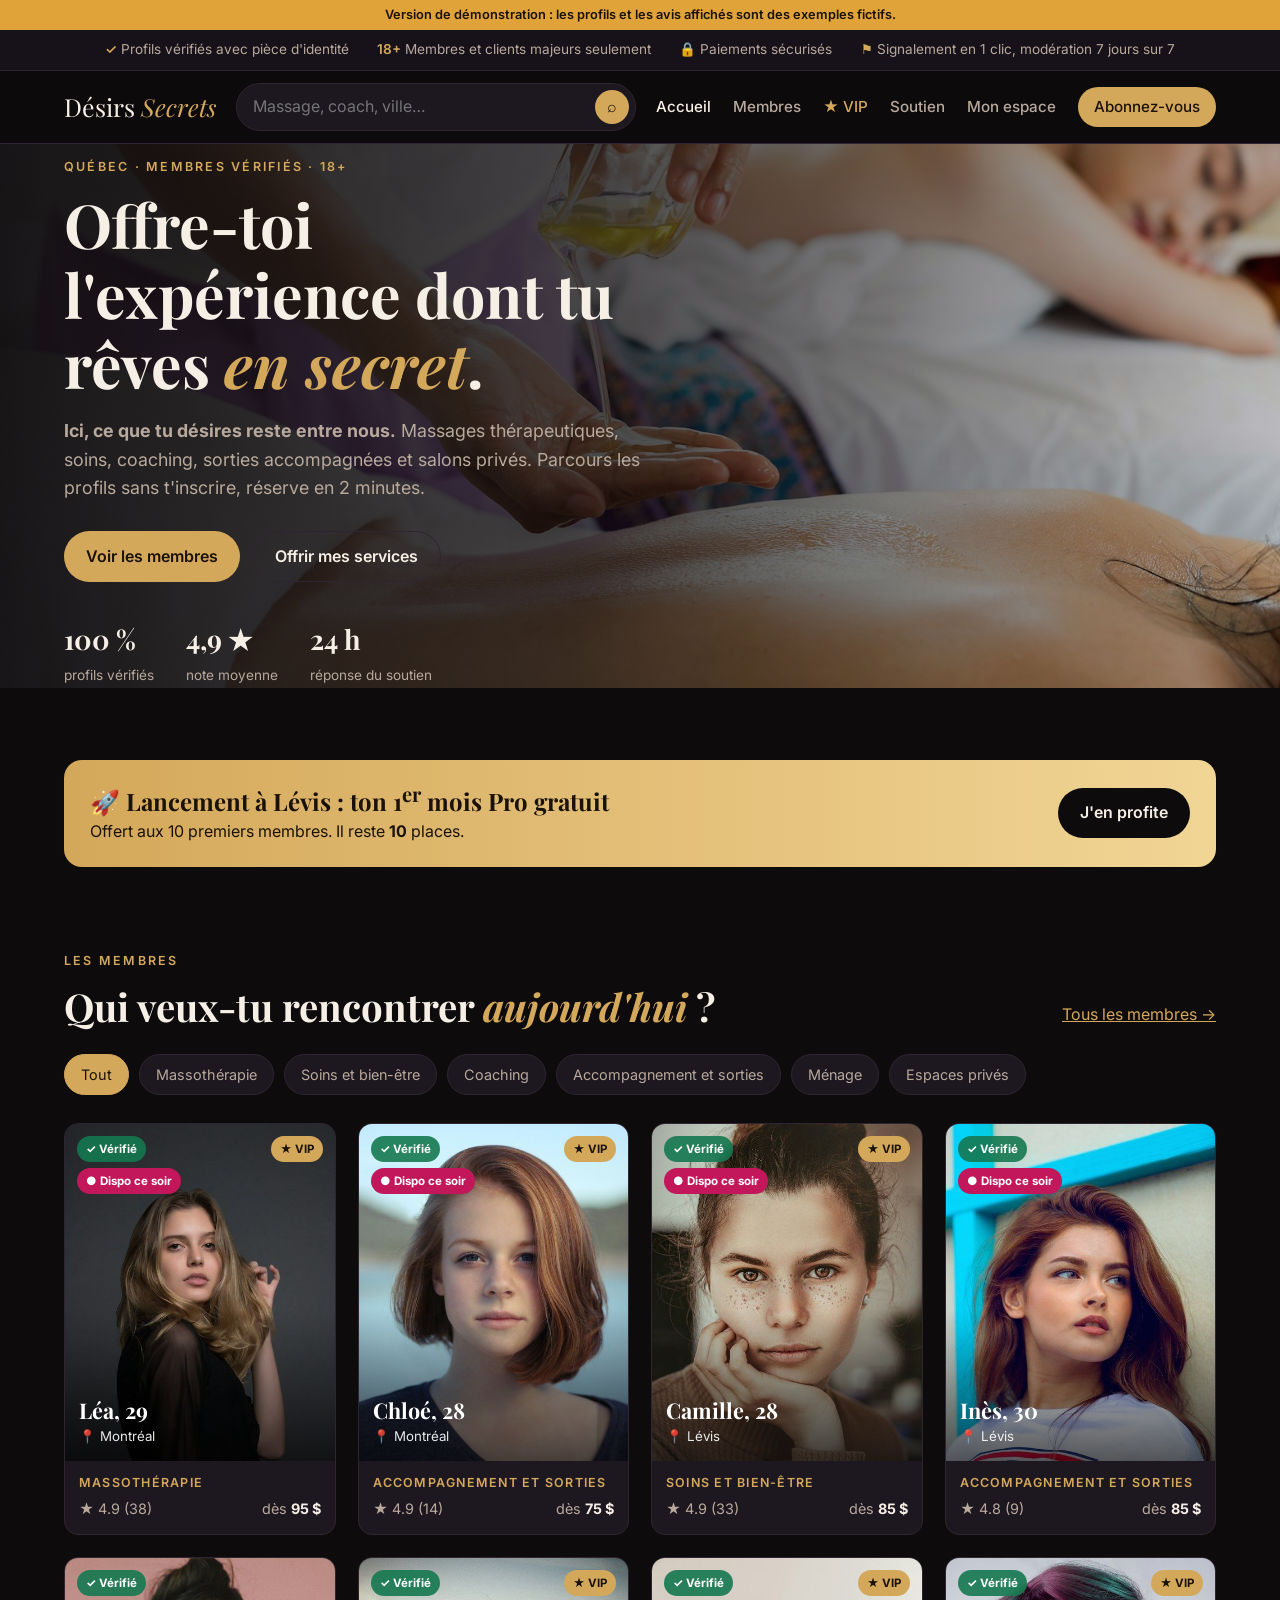
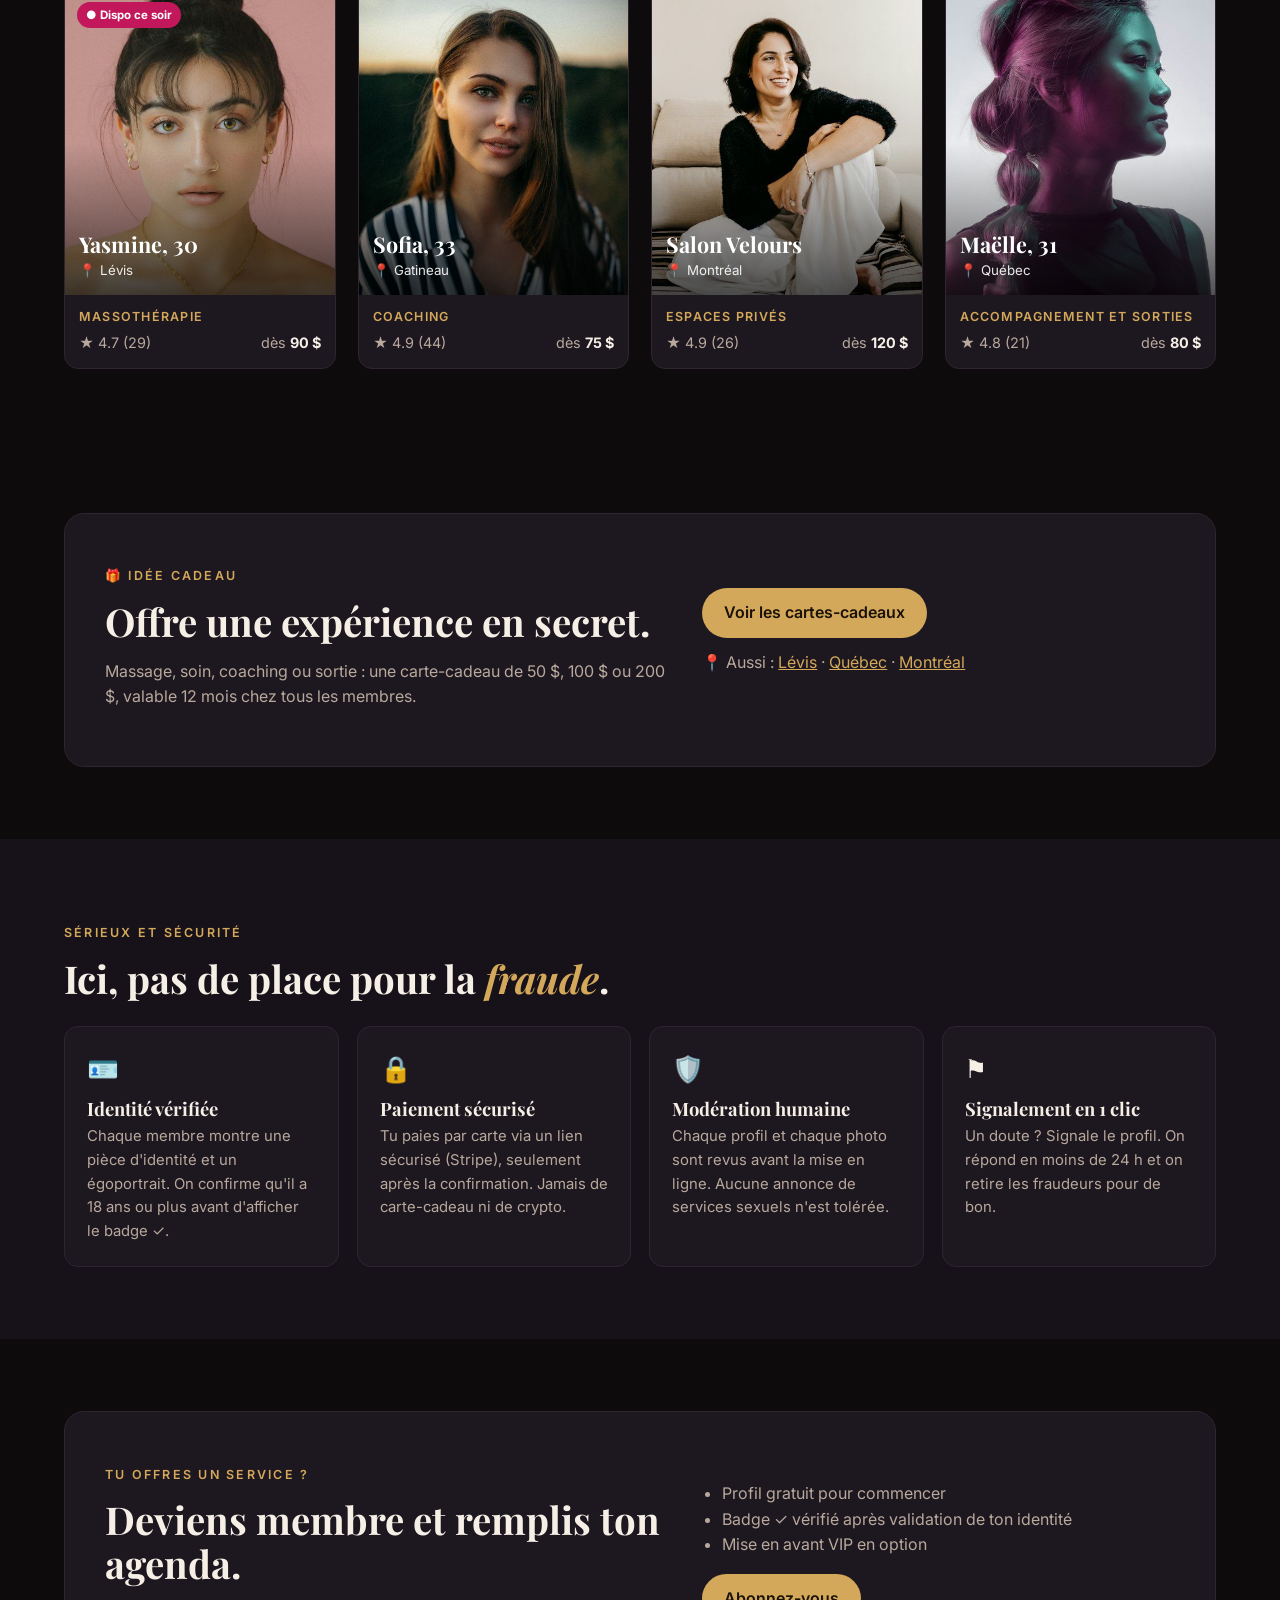
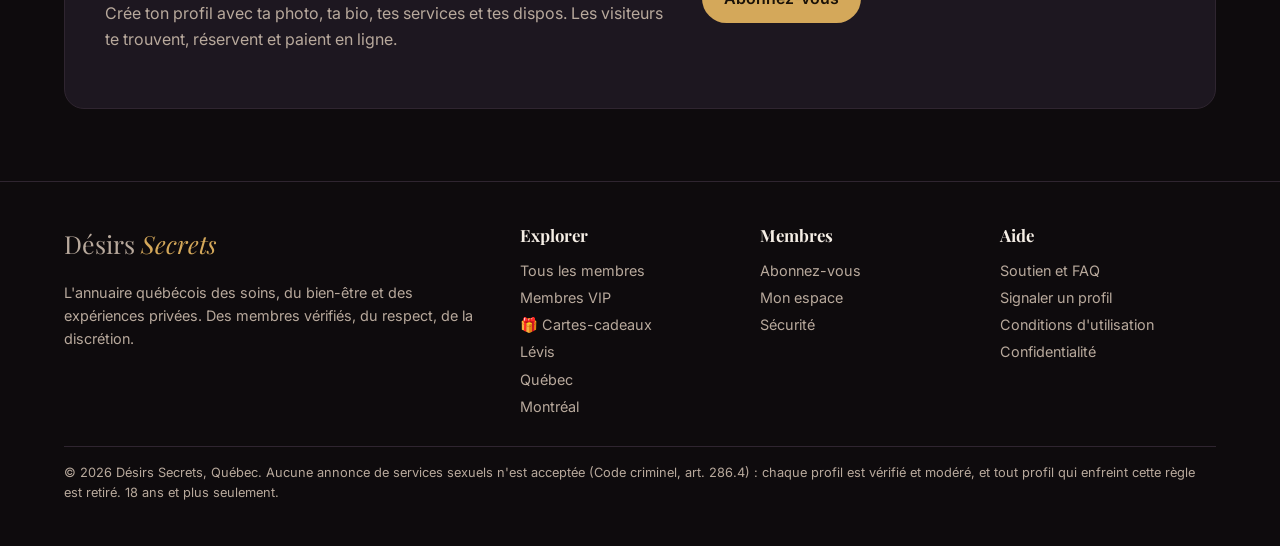
==== commit e5dc527c: "Nouvelle adresse desirs-secrets.vercel.app, l'ancienne redirige Co-Authored-By: Claude Opus 5.5 <nor" ====
--- a/index.html
+++ b/index.html
@@ -13,7 +13,7 @@
   <meta property="og:locale" content="fr_CA">
   <meta property="og:title" content="Désirs Secrets · Offre-toi l'expérience dont tu rêves en secret">
   <meta property="og:description" content="Massothérapie, soins, coaching, accompagnement et salons privés au Québec. Membres vérifiés, paiement sécurisé.">
-  <meta property="og:image" content="https://plaisir-secret.vercel.app/assets/img/partage.jpg">
+  <meta property="og:image" content="https://desirs-secrets.vercel.app/assets/img/partage.jpg">
   <meta name="twitter:card" content="summary_large_image">
   <link rel="manifest" href="manifest.webmanifest">
   <meta name="theme-color" content="#0e0b0d">
@@ -25,7 +25,7 @@
   <link rel="icon" type="image/png" href="assets/icons/icon-192.png">
   <link rel="stylesheet" href="styles.css">
   <script src="config.js"></script>
-  <script type="application/ld+json">{"@context":"https://schema.org","@type":"WebSite","name":"Désirs Secrets","url":"https://plaisir-secret.vercel.app/","inLanguage":"fr-CA","potentialAction":{"@type":"SearchAction","target":"https://plaisir-secret.vercel.app/membres.html?q={recherche}","query-input":"required name=recherche"}}</script>
+  <script type="application/ld+json">{"@context":"https://schema.org","@type":"WebSite","name":"Désirs Secrets","url":"https://desirs-secrets.vercel.app/","inLanguage":"fr-CA","potentialAction":{"@type":"SearchAction","target":"https://desirs-secrets.vercel.app/membres.html?q={recherche}","query-input":"required name=recherche"}}</script>
 </head>
 <body data-page="accueil">
 <div id="site-header"></div>
